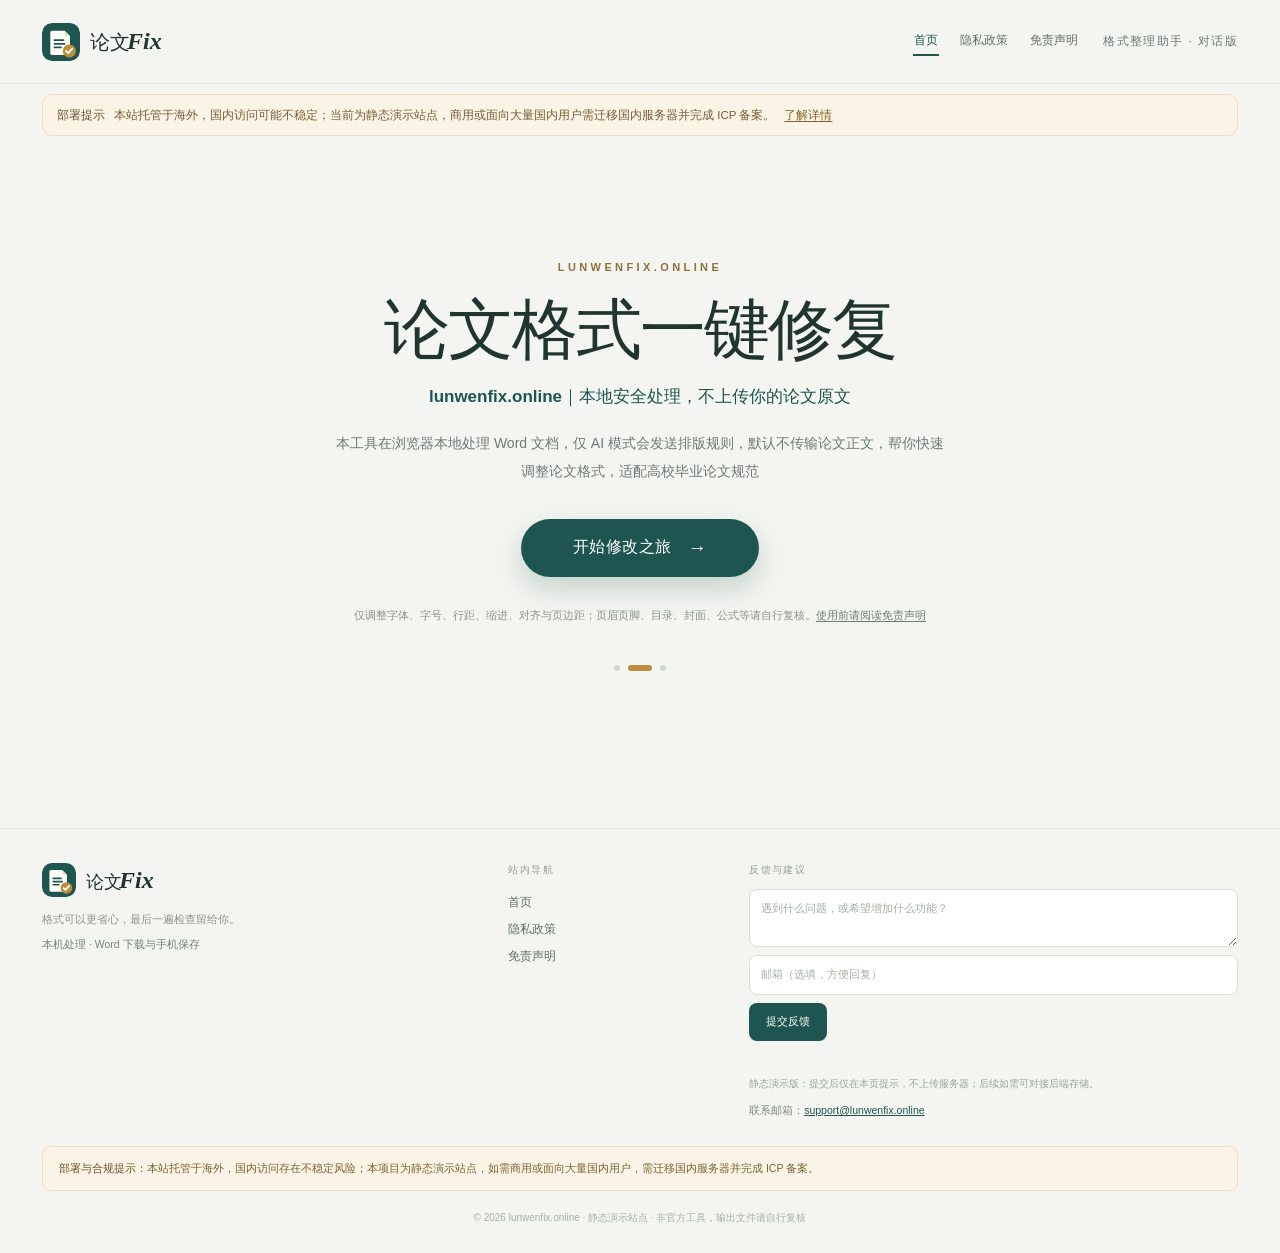
==== index.html @ d729d386 "Add files via upload" ====
<!doctype html>
<html lang="zh-CN">
<head>
  <meta charset="utf-8">
  <meta name="viewport" content="width=device-width,initial-scale=1,viewport-fit=cover">
  <meta name="theme-color" content="#163c3b">
  <meta name="referrer" content="no-referrer">

  <!-- SEO：标题、描述与关键词 -->
  <title>论文格式一键修复 · lunwenfix.online｜本地处理，不上传论文原文</title>
  <meta name="description" content="lunwenfix.online 论文格式修复：上传 .docx，用一句话描述字体、字号、行距、缩进等要求，在浏览器本地完成排版并下载。默认不上传论文原文，AI 模式仅发送格式规则。附格式预览、参考文献 GB/T 7714 悬挂缩进与能力边界说明。">
  <meta name="keywords" content="论文格式,毕业论文排版,Word格式修复,参考文献格式,GB/T 7714,论文格式一键修复,docx排版">
  <meta name="author" content="lunwenfix.online">
  <link rel="canonical" href="https://lunwenfix.online/">
  <meta name="robots" content="index,follow">
  <link rel="sitemap" type="application/xml" title="Sitemap" href="./sitemap.xml">

  <!-- Open Graph / 微信等平台分享卡片 -->
  <meta property="og:type" content="website">
  <meta property="og:site_name" content="论文 Fix · lunwenfix.online">
  <meta property="og:title" content="论文格式一键修复 · 本地处理，不上传论文原文">
  <meta property="og:description" content="上传 .docx，用一句话描述格式要求，浏览器本地排版并下载。默认不上传论文原文，AI 仅发送格式规则。">
  <meta property="og:url" content="https://lunwenfix.online/">
  <meta property="og:image" content="https://lunwenfix.online/assets/og-cover.png">
  <meta property="og:image:width" content="1200">
  <meta property="og:image:height" content="630">
  <meta property="og:image:alt" content="论文格式一键修复 · 本地安全处理，不上传论文原文">
  <meta property="og:locale" content="zh_CN">

  <!-- Twitter / X 分享卡片 -->
  <meta name="twitter:card" content="summary_large_image">
  <meta name="twitter:title" content="论文格式一键修复 · lunwenfix.online">
  <meta name="twitter:description" content="浏览器本地处理 .docx，默认不上传论文原文；一句话描述格式要求，生成并下载修复后的文档。">
  <meta name="twitter:image" content="https://lunwenfix.online/assets/og-cover.png">
  <meta name="twitter:image:alt" content="论文格式一键修复 · 本地安全处理">

  <!-- 品牌图标：SVG / ICO / Apple Touch / PWA -->
  <link rel="icon" href="./favicon.ico" sizes="any">
  <link rel="icon" type="image/svg+xml" href="./favicon.svg">
  <link rel="apple-touch-icon" href="./apple-touch-icon.png">
  <link rel="manifest" href="./manifest.webmanifest">

  <link rel="stylesheet" href="./styles.css">
  <script src="./config.js" defer></script>
  <script src="./jszip.min.js" defer></script>
  <script src="./rules.js" defer></script>
  <script src="./formatter.js" defer></script>
  <script src="./sample-doc.js" defer></script>
  <script src="./preview.js" defer></script>
  <script src="./local-files.js" defer></script>
  <script src="./downloads.js" defer></script>
  <script src="./site.js" defer></script>
  <script src="./app.js" defer></script>
</head>
<body>
  <a class="skip-link" href="#launchMain">跳到主要内容</a>

  <header class="topbar">
    <a class="brand" href="./" aria-label="论文 Fix 首页">
      <img class="brand-icon" src="./favicon.svg" width="38" height="38" alt="">
      <span>论文<span class="brand-fix">Fix</span></span>
    </a>
    <nav class="topnav" aria-label="主导航">
      <a href="./" data-nav="home">首页</a>
      <a href="./privacy.html">隐私政策</a>
      <a href="./disclaimer.html">免责声明</a>
    </nav>
    <span class="version">格式整理助手 · 对话版</span>
  </header>

  <!-- 部署风险常驻提示（P0-4） -->
  <div class="risk-banner" role="note" aria-label="站点部署与访问风险提示">
    <span class="risk-dot" aria-hidden="true"></span>
    <p><strong>部署提示</strong>本站托管于海外，国内访问可能不稳定；当前为静态演示站点，商用或面向大量国内用户需迁移国内服务器并完成 ICP 备案。<a href="./disclaimer.html#hosting">了解详情</a></p>
  </div>

  <!-- 启动开始界面（P1-12）：单页双视图，刷新后默认显示 -->
  <div id="launchView" class="launch-view">
    <main class="launch-main" id="launchMain" aria-labelledby="launchTitle">
      <p class="launch-eyebrow">LUNWENFIX.ONLINE</p>
      <h1 id="launchTitle">论文格式一键修复</h1>
      <p class="launch-subtitle">lunwenfix.online｜本地安全处理，不上传你的论文原文</p>
      <p class="launch-intro">本工具在浏览器本地处理 Word 文档，仅 AI 模式会发送排版规则，默认不传输论文正文，帮你快速调整论文格式，适配高校毕业论文规范</p>
      <button id="startJourney" class="start-button" type="button" aria-label="开始修改之旅，进入论文格式修复工具">
        <span>开始修改之旅</span><span class="start-arrow" aria-hidden="true">→</span>
      </button>
      <p class="launch-boundary">仅调整字体、字号、行距、缩进、对齐与页边距；页眉页脚、目录、封面、公式等请自行复核。<a href="./disclaimer.html">使用前请阅读免责声明</a></p>
      <!-- 简约装饰元素 -->
      <div class="launch-deco" aria-hidden="true"><span></span><span></span><span></span></div>
    </main>
  </div>

  <!-- 工具主界面（原有页面，进入后展示） -->
  <div id="appView" class="app-view" hidden>
    <main class="workspace" id="mainContent">
      <div class="intro"><p class="eyebrow">少一点调格式，多一点专注。</p><h1>把格式要求，<span>说出来。</span></h1><p>上传论文，像聊天一样告诉我怎么排版。支持继续补充，也能随时撤回。</p></div>
      <div id="connection" class="notice" role="status">正在准备格式助手…</div>
      <button id="localFallback" class="button outline" type="button" hidden>仅使用本机规则解析</button>
      <div id="resume" class="notice" hidden></div>
      <div class="layout">
        <div class="left-column">
          <section class="panel upload-panel" aria-labelledby="uploadTitle">
            <div class="section-label"><span class="step">01</span><h2 id="uploadTitle">先放入你的论文</h2><span class="tag">Word 文档</span></div>

            <!-- 工具能力边界常驻提示（P1-6） -->
            <aside class="capability-card" id="capabilityCard" role="note" aria-labelledby="capabilityTitle">
              <div class="capability-head"><h3 id="capabilityTitle">工具能力边界说明</h3><span>上传前请先了解</span></div>
              <p>本工具只调整段落级排版，以下内容<strong>不支持自动处理</strong>，会保留原样或跳过：</p>
              <ul class="capability-list">
                <li>页眉、页脚、页码</li>
                <li>自动目录</li>
                <li>封面版式</li>
                <li>复杂公式</li>
                <li>三线表</li>
                <li>悬挂缩进以外的复杂表格样式</li>
                <li>斜体</li>
                <li>字体颜色</li>
                <li>下划线</li>
                <li>分栏</li>
                <li>横向页面</li>
                <li>手动分页</li>
              </ul>
              <p class="capability-note">含公式、图片、复杂域或修订的段落会被保守跳过；生成后请在 Word / WPS 中复核封面、目录与表格。</p>
            </aside>

            <label class="drop-zone" id="dropZone" for="file"><span class="upload-mark" aria-hidden="true">↑</span><span><strong id="fileName">点击选择，或把论文拖到这里</strong><span id="fileMeta">支持 .docx / .doc</span></span><span class="pick-label">选择文件</span></label>
            <input id="file" class="sr-only" type="file" accept=".docx,.doc,application/msword,application/vnd.openxmlformats-officedocument.wordprocessingml.document">
            <div class="sample-row">
              <button id="loadSample" class="button outline" type="button" aria-describedby="sampleHint">一键加载示例文档</button>
              <p id="sampleHint" class="small-note">内置合规示范 .docx，无需上传自己的论文即可体验：加载示例 → 输入要求 → 预览 → 导出。</p>
            </div>
            <p id="largeFileHint" class="large-file-hint" role="status" hidden></p>
            <p id="privacyNote" class="small-note">文档在当前浏览器内处理，不上传。原稿不会被覆盖。</p>
            <p id="wechatStart" class="wechat-help" hidden></p>
          </section>
          <section class="panel chat-panel" aria-labelledby="chatTitle">
            <div class="section-label"><span class="step">02</span><h2 id="chatTitle">告诉我，想怎么改</h2><span id="engine" class="tag">常用格式识别</span></div>
            <div id="messages" class="messages" role="log" aria-live="polite" aria-relevant="additions text"></div>
            <div class="examples" aria-label="试试这些描述">
              <button class="chip" type="button" data-example="正文宋体小四，1.5倍行距，首行缩进2个字；一级标题黑体三号居中；二级标题黑体四号；参考文献宋体五号。">常用论文格式 <span>↗</span></button>
              <button class="chip" type="button" data-example="正文行距改成固定值20磅，英文和数字用Times New Roman。">调整行距和英文 <span>↗</span></button>
              <button class="chip" type="button" data-example="页边距上下2.5厘米，左右3厘米。">调整页边距 <span>↗</span></button>
              <button class="chip" type="button" data-example="参考文献按 GB/T 7714 格式，宋体五号，悬挂缩进 2 字符。">参考文献 GB/T 7714 <span>↗</span></button>
              <button class="chip" type="button" data-example="正文固定行距22磅，段前段后各0.5行。">固定行距 22 磅 <span>↗</span></button>
            </div>
            <form id="chatForm" class="composer">
              <label class="sr-only" for="message">描述论文格式要求</label>
              <textarea id="message" maxlength="6000" rows="3" placeholder="例如：正文用宋体小四，1.5 倍行距。一级标题黑体三号居中，参考文献五号。也可以粘贴学校的格式要求…"></textarea>
              <div class="composer-bottom"><span class="composer-hint">可继续说：“再把正文行距改成 20 磅”</span><button id="send" class="button" type="submit" disabled>发送要求 <span aria-hidden="true">↑</span></button></div>
            </form>
            <div class="chat-tools"><button id="undo" class="text-button" disabled>撤回上一轮</button><button id="reset" class="text-button" disabled>恢复默认格式</button><label id="aiOption" hidden class="check-label"><input id="useAi" type="checkbox">启用智能理解</label></div>
            <p id="aiPrivacy" class="small-note" hidden>启用后，仅将你输入的格式描述和当前格式清单发送给已配置的 AI 服务，论文文件不会发送给 AI。</p>
          </section>
        </div>
        <aside class="panel format-panel" aria-labelledby="formatTitle">
          <div class="section-label"><span class="step">03</span><h2 id="formatTitle">核对格式，开始整理</h2></div>
          <div class="summary-intro"><span class="status-dot"></span><p id="summaryNote">未指定的项目使用下方默认值</p></div>
          <div id="ruleSummary" class="rule-summary"><p class="muted">格式清单加载中…</p></div>
          <p class="small-note">使用保守识别：含公式、图片或复杂域的段落会尽量保留原格式，处理后请检查封面与目录。</p>
          <div class="generate-box">
            <label id="keepResultOption" class="check-label keep-result"><input id="keepResult" type="checkbox">在本浏览器临时保留结果 24 小时（默认不保存）</label>
            <label id="cloudOption" class="check-label" hidden><input id="useCloud" type="checkbox">使用云端增强处理（会上传文档，可生成 PDF 与取件链接）</label>
            <p id="cloudPrivacy" class="small-note" hidden>云端增强仅在主动勾选后启用并上传文档；不勾选时文档全程在本机处理，不会被上传。</p>
            <label id="pdfOption" class="check-label" hidden><input id="makePdf" type="checkbox">同时生成 PDF 预览</label>
            <button id="run" class="button primary-action" disabled>生成排版文件 <span aria-hidden="true">→</span></button>
            <progress id="progress" hidden max="100" value="0" aria-label="文件处理进度"></progress>
            <p id="status" class="action-status" role="status">请选择论文并核对格式清单。</p>
          </div>
        </aside>
      </div>

      <section id="result" class="panel result-panel" hidden aria-labelledby="resultTitle"></section>
      <!-- 文档样式预览窗口（P1-8），仅本地处理完成后展示 -->
      <section id="previewPanel" class="panel preview-panel" hidden aria-labelledby="previewTitle"></section>
    </main>
  </div>

  <!-- 全站页脚：导航、反馈、联系邮箱、风险与备案提示（P0-1/2/4） -->
  <footer class="site-footer" id="siteFooter">
    <div class="footer-grid">
      <div class="footer-brand">
        <a class="brand" href="./" aria-label="论文 Fix 首页"><img class="brand-icon" src="./favicon.svg" width="34" height="34" alt=""><span>论文<span class="brand-fix">Fix</span></span></a>
        <p>格式可以更省心，最后一遍检查留给你。</p>
        <p id="footerMode" class="footer-mode">本机处理 · Word 下载与手机保存</p>
      </div>
      <nav class="footer-links" aria-label="页脚导航">
        <h2>站内导航</h2>
        <a href="./">首页</a>
        <a href="./privacy.html">隐私政策</a>
        <a href="./disclaimer.html">免责声明</a>
      </nav>
      <div class="footer-feedback">
        <h2>反馈与建议</h2>
        <form id="feedbackForm" novalidate>
          <label class="sr-only" for="feedbackText">问题描述</label>
          <textarea id="feedbackText" name="message" rows="2" maxlength="1000" required placeholder="遇到什么问题，或希望增加什么功能？"></textarea>
          <label class="sr-only" for="feedbackEmail">邮箱（选填）</label>
          <input id="feedbackEmail" name="email" type="email" maxlength="120" autocomplete="email" placeholder="邮箱（选填，方便回复）">
          <button class="button" type="submit">提交反馈</button>
          <p id="feedbackStatus" class="feedback-status" role="status" aria-live="polite"></p>
        </form>
        <p class="footer-note">静态演示版：提交后仅在本页提示，不上传服务器；后续如需可对接后端存储。</p>
        <p class="footer-contact">联系邮箱：<a href="mailto:support@lunwenfix.online">support@lunwenfix.online</a></p>
      </div>
    </div>
    <div class="footer-risk" role="note">
      <strong>部署与合规提示：</strong>本站托管于海外，国内访问存在不稳定风险；本项目为静态演示站点，如需商用或面向大量国内用户，需迁移国内服务器并完成 ICP 备案。
    </div>
    <p class="footer-copy">© 2026 lunwenfix.online · 静态演示站点 · 非官方工具，输出文件请自行复核</p>
  </footer>
</body>
</html>
---- styles.css ----
:root{font-family:Inter,-apple-system,BlinkMacSystemFont,"Segoe UI","PingFang SC","Microsoft YaHei",sans-serif;color:#203530;background:#f4f5f0;font-synthesis:none;--ink:#203530;--muted:#6d7b74;--line:#e3e8e0;--green:#1e5550;--paper:#fff;--soft:#f0f5ed;--error:#a23d35}
*{box-sizing:border-box}body{margin:0}button,input,textarea{font:inherit}button,a,input,textarea{-webkit-tap-highlight-color:transparent}button{cursor:pointer}a{color:var(--green)}button:focus-visible,a:focus-visible,input:focus-visible,textarea:focus-visible,summary:focus-visible{outline:3px solid #bd8f3d;outline-offset:4px}button:disabled{opacity:.45;cursor:not-allowed}[hidden]{display:none!important}.topbar{max-width:1320px;margin:auto;height:84px;padding:0 42px;display:flex;align-items:center;justify-content:space-between;border-bottom:1px solid var(--line)}.brand{color:var(--ink);text-decoration:none;display:flex;align-items:center;gap:9px;font-size:20px;font-weight:750}.brand-icon{background:var(--green);color:#fff;border-radius:10px;padding:8px;font-family:serif;font-size:18px;margin-right:4px}.brand-fix{font-family:Georgia,serif;font-style:italic;margin-left:-3px;font-size:24px}.version{font-size:12px;letter-spacing:1.4px;color:var(--muted)}.workspace{max-width:1284px;margin:auto;padding:38px 24px 0}.intro{padding:0 0 26px}.eyebrow{color:#8f7239;font-size:12px;font-weight:700;letter-spacing:2px;margin:0 0 12px}.intro h1{font-size:clamp(30px,3.5vw,44px);line-height:1.25;font-weight:750;letter-spacing:-1.5px;margin:0 0 14px}.intro h1 span{color:var(--green)}.intro>p:last-child{color:var(--muted);font-size:14px;line-height:1.8;margin:0}.layout{display:grid;grid-template-columns:minmax(0,1.5fr) minmax(330px,1fr);gap:22px;align-items:start}.left-column{display:grid;gap:22px;min-width:0}.panel{background:var(--paper);border:1px solid var(--line);border-radius:18px;padding:26px;box-shadow:0 5px 24px #25382b03;min-width:0}.section-label{display:flex;align-items:center;gap:10px;margin-bottom:20px}.section-label h2{font-size:16px;letter-spacing:.1px;margin:0;line-height:1.5}.step{font-family:Georgia,serif;color:#96a298;font-size:15px}.tag{font-size:10px;padding:5px 9px;background:var(--soft);color:#5b7868;border-radius:5px;margin-left:auto;white-space:nowrap}.drop-zone{display:flex;align-items:center;gap:14px;border:1px dashed #c5d3c2;border-radius:12px;background:#fafcf8;min-height:101px;padding:20px;cursor:pointer;position:relative}.drop-zone.dragover{background:#e3eee0;border-color:var(--green)}.upload-mark{font-size:28px;font-weight:300;line-height:40px;width:38px;text-align:center;border-bottom:2px solid #91a688;color:var(--green);flex-shrink:0}.drop-zone>span:nth-child(2){min-width:0}.drop-zone strong{display:block;font-size:13px;font-weight:600;line-height:1.6;overflow-wrap:anywhere}.drop-zone #fileMeta{display:block;font-size:11px;color:#8a968e;margin-top:4px}.pick-label{font-size:11px;white-space:nowrap;margin-left:auto;color:var(--green)}.file-input{max-width:100%;font-size:11px;color:var(--muted);margin-top:12px}.file-input::file-selector-button{border:1px solid var(--line);border-radius:5px;background:#fff;color:var(--muted);padding:5px 10px;margin-right:10px}.small-note{font-size:11px;line-height:1.8;color:#818b84;margin:14px 0 0}.messages{display:flex;flex-direction:column;gap:18px;max-height:460px;min-height:170px;overflow:auto;padding:2px 2px 18px;scroll-behavior:smooth}.message{display:flex;gap:10px;align-items:flex-start;font-size:13px;line-height:1.85}.avatar{width:29px;height:29px;border-radius:8px;background:#eaf0e6;color:#4a6e52;display:grid;place-items:center;font-family:Georgia,serif;flex-shrink:0;font-size:12px}.message-content{min-width:0;background:#f5f7f2;border-radius:0 12px 12px 12px;padding:14px 16px;overflow-wrap:anywhere;white-space:pre-wrap}.message.user{flex-direction:row-reverse}.message.user .avatar{display:none}.message.user .message-content{background:#eaf1ec;border-radius:12px 0 12px 12px;max-width:92%}.message .change-line{white-space:normal;border-top:1px solid #dfe7dc;margin-top:10px;padding-top:9px;font-size:12px}.warning-line{color:#97633b;font-size:12px;line-height:1.8;margin-top:10px;padding:10px 12px;background:#faf4e9;border-radius:8px}.examples{display:flex;gap:8px;flex-wrap:wrap;margin:2px 0 17px}.chip{border:1px solid var(--line);background:white;border-radius:7px;color:#536959;font-size:10px;padding:9px;line-height:1.4;min-height:36px}.chip span{margin-left:5px;color:#8b9a8c}.chip:hover{background:var(--soft)}.composer{border:1px solid #c7d5c5;border-radius:12px;padding:12px;background:#fff;box-shadow:0 3px 14px #223e2c04}.composer:focus-within{border-color:#52795c;box-shadow:0 0 0 3px #59795a10}.composer textarea{display:block;width:100%;border:0;outline:none;resize:vertical;min-height:92px;max-height:280px;font-size:13px;line-height:1.9;color:var(--ink);padding:2px 2px 10px;background:transparent}.composer textarea:focus-visible{outline:none}.composer textarea::placeholder{color:#a0aaa1}.composer-bottom{display:flex;justify-content:space-between;align-items:center;gap:12px}.composer-hint{font-size:10px;line-height:1.5;color:#929d95}.button{border:1px solid transparent;display:inline-flex;align-items:center;justify-content:center;gap:14px;text-decoration:none;padding:11px 16px;min-height:44px;border-radius:8px;background:var(--green);color:#fff;font-size:12px;font-weight:600;line-height:1.5;text-align:center}.button:hover:not(:disabled){background:#153e3b}.button.secondary{background:#e9f0e7;color:#2d5745}.button.outline{background:white;border-color:#cfdcce;color:#44664b}.chat-tools{display:flex;gap:16px;align-items:center;flex-wrap:wrap;margin:14px 0 -2px}.text-button{border:0;background:none;font-size:11px;color:#758374;padding:7px 0;min-height:34px}.format-panel{position:sticky;top:20px}.summary-intro{display:flex;gap:7px;align-items:center;margin:4px 0 18px}.summary-intro p{margin:0;font-size:11px;color:#73866f}.status-dot{width:5px;height:5px;background:#8aaf78;border-radius:100%}.rule-row{border-bottom:1px solid #eef0eb;padding:11px 0}.rule-row:first-child{padding-top:0}.rule-row dt{font-size:12px;font-weight:650;margin:0 0 5px}.rule-row dd{margin:0;font-size:11px;line-height:1.85;color:#7c867e;overflow-wrap:anywhere}.rule-row.changed{background:#f0f6ec;margin:0 -8px;padding:10px 8px;border-radius:6px}.rule-summary{margin:0}.rule-summary details{margin-top:12px}.rule-summary summary{font-size:11px;color:var(--green);cursor:pointer;padding:8px 0}.generate-box{border-top:1px solid var(--line);padding-top:18px;margin-top:18px}.check-label{display:flex;gap:8px;align-items:center;font-size:11px;color:#657360;line-height:1.5}.check-label input{width:15px;height:15px;margin:0;accent-color:var(--green)}.primary-action{width:100%;margin-top:14px;font-size:13px;padding:14px}.primary-action span{margin-left:auto}.action-status{font-size:11px;line-height:1.7;color:#8a948b;text-align:center;margin:12px 0 0;overflow-wrap:anywhere}.action-status.error{color:var(--error)}progress{width:100%;height:5px;accent-color:var(--green);margin-top:12px}.notice{font-size:12px;line-height:1.8;padding:12px 16px;background:#edf2e8;border:1px solid #dce5d5;border-radius:9px;margin:0 0 20px;color:#52684b}.notice.error{background:#fcf0ec;border-color:#f0d6cd;color:var(--error)}.notice a{margin-left:8px}.result-panel{margin-top:24px;border-color:#aac3aa}.result-head{display:flex;align-items:center;gap:14px}.result-head .success-icon{color:var(--green);background:#edf5e7;border-radius:50%;width:40px;height:40px;display:grid;place-items:center}.result-head h2{font-size:20px;margin:0 0 6px}.result-head p{font-size:12px;color:var(--muted);margin:0;overflow-wrap:anywhere}.download-actions{display:flex;gap:10px;flex-wrap:wrap;margin:22px 0 16px}.download-link-box{display:flex;gap:8px;margin-top:16px}.download-link-box input{min-width:0;flex:1;background:#f8faf6;border:1px solid var(--line);border-radius:8px;padding:12px;font-size:11px;color:#586c56}.download-detail{font-size:12px;color:var(--muted);line-height:1.9}.download-feedback{font-size:12px;color:var(--green);line-height:1.7;min-height:20px}.download-status{margin:0}.wechat-help{padding:15px;background:#f9f3e5;border-radius:9px;color:#846b3e;font-size:12px;line-height:1.9;margin:15px 0}.wechat-help strong{display:block}.download-page{max-width:720px;margin:48px auto;padding:0 18px}.download-page .panel{padding:30px}.download-page .brand{margin-bottom:26px}.download-page footer{justify-content:center}.download-page h1{font-size:26px;margin:0 0 12px}.download-page .result-panel{margin-top:0}.download-page .busy-view{padding:14px 0;line-height:1.9;color:var(--muted)}.muted{color:var(--muted);font-size:12px}footer{display:flex;align-items:center;gap:16px;justify-content:space-between;border-top:1px solid var(--line);margin:32px 0 0;padding:24px 0 28px;color:#a0aa9f;font-size:11px}footer>span{font-family:Georgia,serif;font-size:17px}footer p{margin:0;line-height:1.8;text-align:right}.sr-only{position:absolute;width:1px;height:1px;margin:-1px;padding:0;overflow:hidden;clip:rect(0,0,0,0);border:0}
@media(min-width:1100px){.workspace{padding-left:42px;padding-right:42px}.rule-summary .rule-row{padding-top:10px;padding-bottom:10px}}
@media(max-width:900px){.layout{grid-template-columns:minmax(0,1.2fr) minmax(290px,1fr);gap:16px}.panel{padding:21px}.left-column{gap:16px}.pick-label{display:none}.composer-hint{max-width:200px}.version{letter-spacing:.5px}.workspace{padding-top:28px}}
@media(max-width:720px){.topbar{height:70px;padding:0 20px}.workspace{padding:26px 16px 0}.version{font-size:9px}.brand{font-size:18px}.brand-icon{font-size:15px}.intro{padding:2px 0 23px}.intro h1{font-size:31px;letter-spacing:-1px}.intro>p:last-child{font-size:12px;max-width:340px}.eyebrow{font-size:10px;margin-bottom:10px}.layout{grid-template-columns:1fr;gap:16px}.format-panel{position:static}.panel{padding:20px;border-radius:14px}.section-label{margin-bottom:17px}.section-label h2{font-size:15px}.tag{font-size:9px}.drop-zone{padding:16px;min-height:88px}.messages{min-height:150px;max-height:380px}.composer textarea{font-size:16px;min-height:116px}.composer-hint{font-size:10px;max-width:180px}.rule-summary{display:block}.rule-row dd{font-size:12px}.button{font-size:12px}.primary-action{min-height:50px}.chat-tools{gap:16px}.chip{min-height:40px}.download-actions{display:grid;grid-template-columns:repeat(2,minmax(0,1fr))}.download-actions>.button:first-child{grid-column:1/-1}.download-link-box{flex-wrap:wrap}.download-link-box input{width:100%;flex-basis:100%;font-size:12px}.download-link-box .button{flex:1}.download-page{margin-top:28px}.download-page .panel{padding:22px}.result-head{align-items:flex-start}.result-head h2{font-size:19px}.result-head .success-icon{flex-shrink:0}footer{margin-top:24px;align-items:flex-start;font-size:10px}.small-note{font-size:11px}}
@media(prefers-reduced-motion:reduce){*{scroll-behavior:auto!important}}
.button.outline:hover:not(:disabled){background:#edf3e8;color:#244d38}.button.secondary:hover:not(:disabled){background:#dce9d7;color:#244d38}.drop-zone.focused{outline:3px solid #bd8f3d;outline-offset:4px}

/* ==========================================================================
   2026 迭代新增样式：启动视图 / 能力边界 / 示例 / 预览 / 全站 footer / 文档页
   保留上方原有样式不变，新增模块统一使用 lf- 前缀或独立类名，便于后续维护。
   ========================================================================== */

/* 跳转到主内容：平时移出视口，键盘聚焦时出现 */
.skip-link{position:absolute;left:16px;top:-64px;z-index:60;background:var(--green);color:#fff;padding:10px 16px;border-radius:8px;font-size:12px;text-decoration:none;transition:top .18s ease}
.skip-link:focus{top:12px;color:#fff}

/* 顶部导航与品牌图标 */
.brand{gap:10px}
img.brand-icon{background:transparent;padding:0;width:38px;height:38px;border-radius:10px;margin-right:0;object-fit:contain;flex-shrink:0}
.topnav{display:flex;align-items:center;gap:20px;margin-left:auto;margin-right:24px;font-size:12px}
.topnav a{color:#5f7067;text-decoration:none;padding:5px 1px;border-bottom:2px solid transparent;white-space:nowrap}
.topnav a:hover{color:var(--green)}
.topnav a[aria-current="page"]{color:var(--green);border-bottom-color:var(--green);font-weight:650}

/* P0-4 部署风险常驻提示 */
.risk-banner{max-width:1320px;margin:0 auto;padding:0 42px}
.risk-banner p{margin:10px 0 0;display:flex;align-items:flex-start;gap:9px;flex-wrap:wrap;background:#fbf4e6;border:1px solid #ecdfc2;border-radius:10px;padding:10px 14px;font-size:11.5px;line-height:1.75;color:#775d33}
.risk-banner strong{color:#6a5127;white-space:nowrap}
.risk-banner a{color:#846126;text-decoration:underline;text-underline-offset:2px;white-space:nowrap}
.risk-dot{width:7px;height:7px;border-radius:50%;background:#bd8f3d;flex-shrink:0;margin-top:6px}

/* P1-12 启动开始界面 */
.launch-view{max-width:1284px;margin:0 auto;padding:0 24px;min-height:calc(100vh - 250px);display:flex;align-items:center;justify-content:center}
.launch-main{width:100%;max-width:760px;text-align:center;padding:70px 20px 60px;display:flex;flex-direction:column;align-items:center}
.launch-eyebrow{color:#8f7239;font-size:11px;font-weight:700;letter-spacing:3.4px;margin:0 0 18px}
.launch-main h1{font-size:clamp(38px,5.8vw,66px);line-height:1.16;letter-spacing:-2px;font-weight:750;margin:0 0 16px;color:var(--ink)}
.launch-subtitle{color:var(--green);font-size:clamp(14px,1.7vw,17px);font-weight:600;margin:0 0 18px;line-height:1.7}
.launch-intro{max-width:620px;color:var(--muted);font-size:14px;line-height:1.95;margin:0 0 34px}
.start-button{display:inline-flex;align-items:center;justify-content:center;gap:16px;min-width:238px;min-height:58px;padding:16px 34px;border:0;border-radius:999px;background:var(--green);color:#fff;font-size:16px;font-weight:650;letter-spacing:.5px;box-shadow:0 12px 28px rgba(30,85,80,.22);transition:transform .18s ease,box-shadow .18s ease,background .18s ease}
.start-button:hover{background:#174844;transform:translateY(-2px);box-shadow:0 16px 34px rgba(30,85,80,.28)}
.start-button:active{transform:translateY(1px) scale(.99);box-shadow:0 6px 16px rgba(30,85,80,.22)}
.start-arrow{font-size:19px;line-height:1;transition:transform .18s ease}
.start-button:hover .start-arrow{transform:translateX(4px)}
.launch-boundary{max-width:600px;margin:28px 0 0;color:#8a948b;font-size:11px;line-height:1.85}
.launch-boundary a{color:#6f7f72;text-decoration:underline;text-underline-offset:2px}
.launch-deco{display:flex;align-items:center;justify-content:center;gap:8px;margin-top:40px}
.launch-deco span{width:6px;height:6px;border-radius:50%;background:#cfd9c9}
.launch-deco span:nth-child(2){width:24px;border-radius:3px;background:#bd8f3d}
.view-entering{animation:lf-view-in .34s ease both}
.view-leaving{animation:lf-view-out .34s ease both}
@keyframes lf-view-in{from{opacity:0;transform:translateY(10px)}to{opacity:1;transform:none}}
@keyframes lf-view-out{from{opacity:1;transform:none}to{opacity:0;transform:translateY(-8px)}}

/* P1-6 工具能力边界说明 */
.capability-card{background:#fbf7ec;border:1px solid #eadfc4;border-radius:12px;padding:16px 18px;margin:0 0 16px}
.capability-head{display:flex;align-items:center;gap:10px;margin-bottom:8px;flex-wrap:wrap}
.capability-head h3{font-size:13px;margin:0;color:#6a5127}
.capability-head span{font-size:9px;letter-spacing:.6px;color:#9a7b45;background:#f4ead2;border-radius:4px;padding:3px 7px}
.capability-card p{margin:0 0 9px;font-size:11px;line-height:1.8;color:#7a6a4c}
.capability-card strong{color:#a23d35}
.capability-list{list-style:none;margin:0 0 4px;padding:0;display:grid;grid-template-columns:repeat(2,minmax(0,1fr));gap:5px 18px}
.capability-list li{font-size:11px;line-height:1.7;color:#6f654f;display:flex;align-items:flex-start;gap:6px}
.capability-list li::before{content:"×";color:#a23d35;font-weight:700;line-height:1.6;flex-shrink:0}
.capability-note{font-size:10.5px!important;color:#8b7d61!important;margin:8px 0 0!important;padding-top:8px;border-top:1px dashed #e4d8bd}

/* P1-5 示例文档入口 */
.sample-row{display:flex;align-items:center;gap:14px;margin-top:12px;flex-wrap:wrap}
.sample-row .button{flex-shrink:0}
.sample-row .small-note{margin:0;flex:1;min-width:180px}
.large-file-hint{margin:12px 0 0;padding:10px 12px;background:#faf4e9;border:1px solid #efdfc0;border-radius:8px;color:#8a5a2b;font-size:11px;line-height:1.8}

/* P1-10 临时保留结果选项 */
.keep-result{margin:0 0 10px}

/* P1-9 对话助手品牌头像 */
.message .avatar{overflow:hidden;background:transparent;padding:0}
.avatar img{width:100%;height:100%;display:block;border-radius:8px;object-fit:cover}

/* P1-8 文档样式预览 */
.preview-panel{margin-top:24px}
.preview-scroll{overflow:auto;max-height:640px;background:#e9ede4;border:1px solid #dbe2d6;border-radius:12px;padding:20px}
.preview-paper{width:100%;max-width:794px;margin:0 auto;background:#fff;border:1px solid #e6e9e2;border-radius:3px;box-shadow:0 10px 30px rgba(32,53,48,.12);padding:46px 54px 56px}
.preview-doc-title{margin:0 0 22px;padding-bottom:12px;border-bottom:1px solid #eef0eb;color:#8a948b;font-size:10px;letter-spacing:1px;text-align:center;overflow-wrap:anywhere}
.preview-line{margin:0;overflow-wrap:anywhere;white-space:pre-wrap;color:#24332e}
.preview-reference{color:#2b3a34}
.preview-actions{display:flex;align-items:flex-start;gap:16px;flex-wrap:wrap;margin-top:16px;padding-top:14px;border-top:1px solid var(--line)}
.preview-actions .small-note{margin:0;flex:1;min-width:220px}
.preview-actions .button{flex-shrink:0}
.preview-actions .button:disabled{opacity:.55}

/* 全站 footer（P0-1 / P0-2 / P0-4） */
.site-footer{display:block;max-width:1320px;margin:42px auto 0;padding:34px 42px 26px;border-top:1px solid var(--line);color:var(--muted);font-size:11px}
.site-footer p{text-align:left;margin:0}
.footer-grid{display:grid;grid-template-columns:minmax(220px,1.15fr) minmax(120px,.55fr) minmax(280px,1.3fr);gap:34px;align-items:start}
.footer-brand .brand{font-size:18px;margin-bottom:12px}
.site-footer img.brand-icon{width:34px;height:34px}
.footer-brand p{color:#8b958d;line-height:1.85;max-width:280px}
.footer-mode{margin-top:6px!important;color:#74837a!important;font-size:10.5px}
.footer-links h2,.footer-feedback h2{font-size:10px;letter-spacing:1.4px;color:#96a298;margin:0 0 12px;font-weight:650;text-transform:uppercase}
.footer-links a{display:block;color:#5f7067;text-decoration:none;font-size:12px;padding:5px 0;width:max-content}
.footer-links a:hover{color:var(--green);text-decoration:underline;text-underline-offset:3px}
.footer-feedback form{display:grid;gap:8px}
.footer-feedback textarea,.footer-feedback input{width:100%;border:1px solid #d9e0d5;border-radius:8px;background:#fff;padding:10px 11px;font-size:11px;line-height:1.6;color:var(--ink);resize:vertical}
.footer-feedback textarea{min-height:58px}
.footer-feedback textarea::placeholder,.footer-feedback input::placeholder{color:#a4aea5}
.footer-feedback .button{justify-self:start;min-height:38px;padding:8px 16px;font-size:11px}
.feedback-status{min-height:16px;font-size:11px;line-height:1.7;color:var(--green);margin:2px 0 0!important}
.feedback-status.error{color:var(--error)}
.footer-note{font-size:10px;line-height:1.75;color:#9aa49c;margin-top:8px!important}
.footer-contact{margin-top:9px!important;font-size:10.5px;color:#7d8b82}
.footer-risk{margin-top:26px;padding:12px 16px;background:#fbf4e6;border:1px solid #ecdfc2;border-radius:8px;font-size:10.5px;line-height:1.8;color:#7a6136}
.footer-risk strong{color:#6a5127}
.footer-copy{text-align:center!important;margin-top:18px!important;font-size:10px;color:#a6afa7}

/* 隐私政策 / 免责声明文档页 */
.doc-page{max-width:900px;margin:0 auto;padding:40px 24px 0}
.doc-card{padding:38px 44px 34px}
.doc-card h1{font-size:clamp(28px,4vw,38px);margin:6px 0 10px;letter-spacing:-.5px}
.doc-meta{color:#8a948b;font-size:11px;margin:0 0 26px}
.doc-content{font-size:13.5px;line-height:1.95;color:#3b4a43}
.doc-content p{margin:0 0 14px}
.doc-content h2{font-size:16px;margin:28px 0 10px;color:var(--ink);line-height:1.5}
.doc-content ul{margin:0 0 16px;padding-left:20px}
.doc-content li{margin:5px 0}
.doc-content code{background:#f0f3ec;border-radius:4px;padding:1px 5px;font-size:12px}
.doc-callout{background:#fbf7ec;border:1px solid #eadfc4;border-left:4px solid #bd8f3d;border-radius:8px;padding:14px 16px;color:#6f5b37;font-size:12.5px;line-height:1.9}
.doc-back{display:flex;gap:12px;flex-wrap:wrap;margin-top:30px;padding-top:20px;border-top:1px solid var(--line)}

/* 响应式：新增模块 */
@media(max-width:1100px){
  .footer-grid{grid-template-columns:minmax(200px,1fr) minmax(110px,.5fr) minmax(260px,1.2fr);gap:26px}
}
@media(max-width:900px){
  .topnav{gap:14px;margin-right:10px}
  .risk-banner{padding:0 24px}
  .launch-main{padding-top:52px}
  .site-footer{padding-left:24px;padding-right:24px}
}
@media(max-width:720px){
  .topnav{gap:11px;margin:0;font-size:10.5px}
  .topnav a{padding:4px 0}
  .version{display:none}
  .topbar{padding:0 16px;gap:10px}
  .risk-banner{padding:0 16px}
  .risk-banner p{font-size:10.5px;padding:9px 11px;gap:7px}
  .launch-view{padding:0 16px;min-height:auto}
  .launch-main{padding:48px 4px 40px}
  .launch-main h1{font-size:clamp(34px,10vw,46px);letter-spacing:-1.2px}
  .launch-subtitle{font-size:13px}
  .launch-intro{font-size:12.5px;margin-bottom:28px}
  .start-button{width:100%;max-width:320px;min-height:56px;font-size:15px}
  .launch-boundary{font-size:10.5px}
  .capability-list{grid-template-columns:1fr}
  .sample-row{gap:10px}
  .sample-row .button{width:100%}
  .preview-paper{padding:26px 20px 32px}
  .preview-scroll{padding:12px;max-height:540px}
  .preview-actions{display:block}
  .preview-actions .button{width:100%;margin-bottom:10px}
  .site-footer{padding:26px 16px 20px;margin-top:30px}
  .footer-grid{grid-template-columns:1fr;gap:26px}
  .footer-links a{display:inline-block;margin-right:18px;width:auto}
  .footer-copy{text-align:left!important}
  .doc-page{padding:26px 16px 0}
  .doc-card{padding:24px 20px 22px}
  .doc-content{font-size:13px}
  .doc-back .button{flex:1}
}
@media(prefers-reduced-motion:reduce){
  .start-button,.start-arrow,.skip-link{transition:none}
  .view-entering,.view-leaving{animation:none}
}

/* 移动端表单字号 ≥16px，避免 iOS 聚焦时自动放大页面 */
@media(max-width:720px){
  .footer-feedback textarea,.footer-feedback input{font-size:16px}
  .footer-feedback .button{font-size:12px}
}
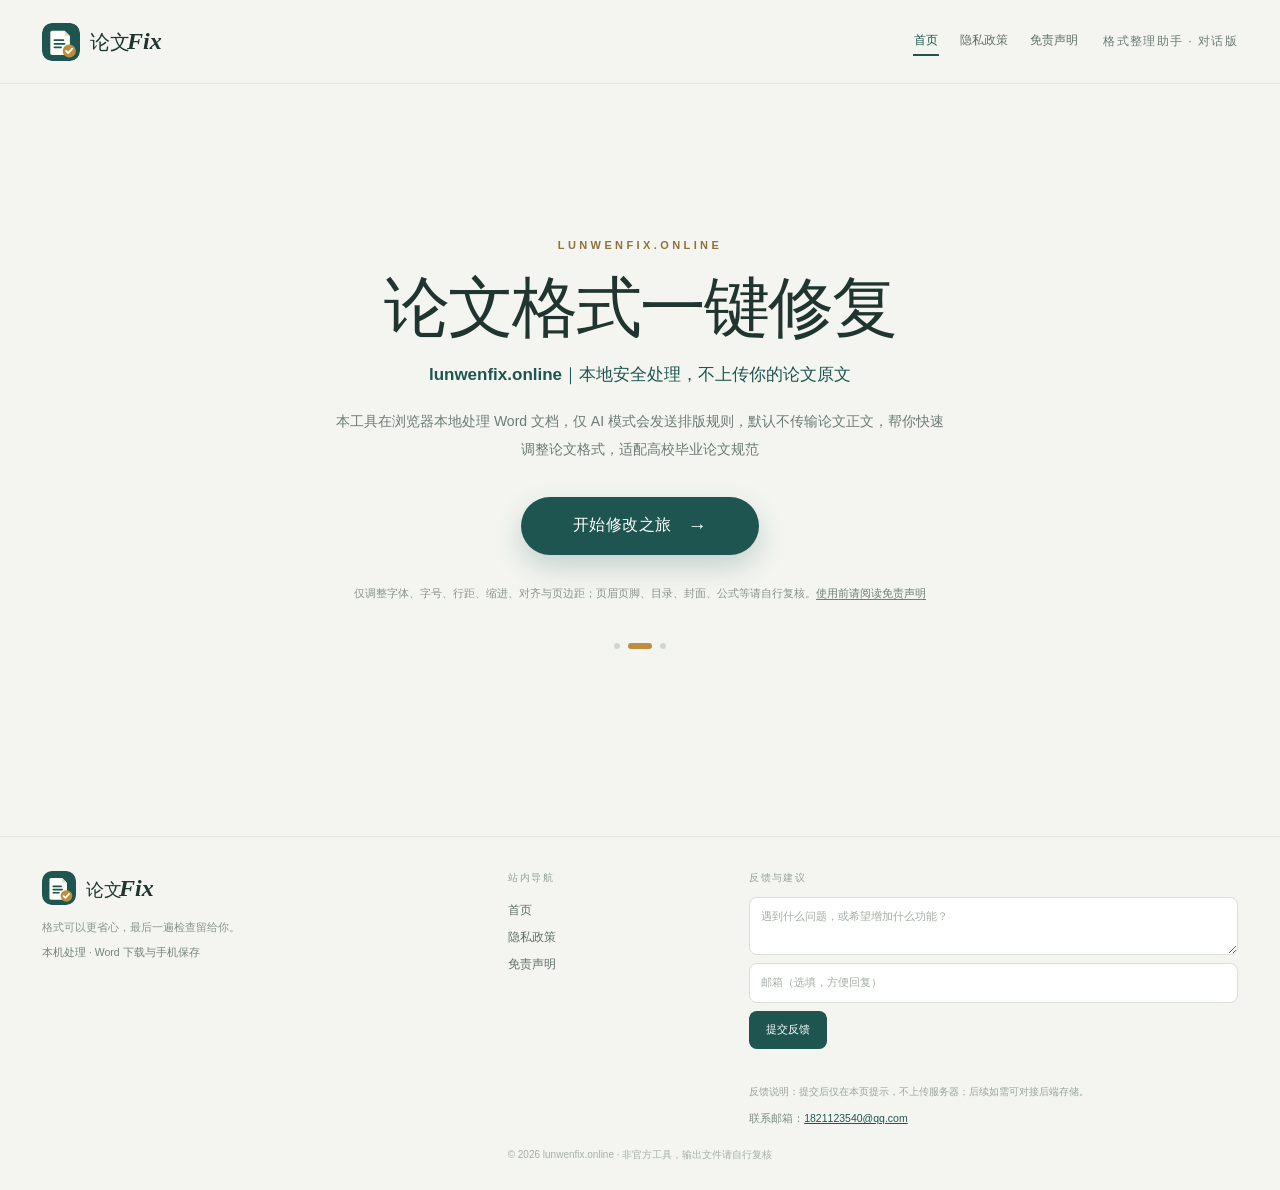
==== commit ea9c706f: "Add files via upload" ====
--- a/index.html
+++ b/index.html
@@ -67,12 +67,6 @@
     </nav>
     <span class="version">格式整理助手 · 对话版</span>
   </header>
-
-  <!-- 部署风险常驻提示（P0-4） -->
-  <div class="risk-banner" role="note" aria-label="站点部署与访问风险提示">
-    <span class="risk-dot" aria-hidden="true"></span>
-    <p><strong>部署提示</strong>本站托管于海外，国内访问可能不稳定；当前为静态演示站点，商用或面向大量国内用户需迁移国内服务器并完成 ICP 备案。<a href="./disclaimer.html#hosting">了解详情</a></p>
-  </div>
 
   <!-- 启动开始界面（P1-12）：单页双视图，刷新后默认显示 -->
   <div id="launchView" class="launch-view">
@@ -99,7 +93,7 @@
       <div id="resume" class="notice" hidden></div>
       <div class="layout">
         <div class="left-column">
-          <section class="panel upload-panel" aria-labelledby="uploadTitle">
+          <section class="panel upload-panel" id="uploadPanel" aria-labelledby="uploadTitle">
             <div class="section-label"><span class="step">01</span><h2 id="uploadTitle">先放入你的论文</h2><span class="tag">Word 文档</span></div>
 
             <!-- 工具能力边界常驻提示（P1-6） -->
@@ -133,7 +127,7 @@
             <p id="privacyNote" class="small-note">文档在当前浏览器内处理，不上传。原稿不会被覆盖。</p>
             <p id="wechatStart" class="wechat-help" hidden></p>
           </section>
-          <section class="panel chat-panel" aria-labelledby="chatTitle">
+          <section class="panel chat-panel" id="chatPanel" aria-labelledby="chatTitle">
             <div class="section-label"><span class="step">02</span><h2 id="chatTitle">告诉我，想怎么改</h2><span id="engine" class="tag">常用格式识别</span></div>
             <div id="messages" class="messages" role="log" aria-live="polite" aria-relevant="additions text"></div>
             <div class="examples" aria-label="试试这些描述">
@@ -152,7 +146,7 @@
             <p id="aiPrivacy" class="small-note" hidden>启用后，仅将你输入的格式描述和当前格式清单发送给已配置的 AI 服务，论文文件不会发送给 AI。</p>
           </section>
         </div>
-        <aside class="panel format-panel" aria-labelledby="formatTitle">
+        <aside class="panel format-panel" id="formatPanel" aria-labelledby="formatTitle">
           <div class="section-label"><span class="step">03</span><h2 id="formatTitle">核对格式，开始整理</h2></div>
           <div class="summary-intro"><span class="status-dot"></span><p id="summaryNote">未指定的项目使用下方默认值</p></div>
           <div id="ruleSummary" class="rule-summary"><p class="muted">格式清单加载中…</p></div>
@@ -173,9 +167,18 @@
       <!-- 文档样式预览窗口（P1-8），仅本地处理完成后展示 -->
       <section id="previewPanel" class="panel preview-panel" hidden aria-labelledby="previewTitle"></section>
     </main>
+
+    <!-- 手机端专用使用窗口：底部步骤导航 + 一键生成 -->
+    <nav id="mobileTabs" class="mobile-tabs" aria-label="手机端工具导航">
+      <button class="mobile-tab is-active" type="button" data-mobile-target="uploadPanel" aria-controls="uploadPanel" aria-label="上传论文" aria-current="true"><span class="mobile-tab-icon" aria-hidden="true">↑</span><span class="mobile-tab-label">上传</span></button>
+      <button class="mobile-tab" type="button" data-mobile-target="chatPanel" aria-controls="chatPanel" aria-label="输入排版要求"><span class="mobile-tab-icon" aria-hidden="true">✎</span><span class="mobile-tab-label">要求</span></button>
+      <button class="mobile-tab" type="button" data-mobile-target="formatPanel" aria-controls="formatPanel" aria-label="核对格式清单"><span class="mobile-tab-icon" aria-hidden="true">☰</span><span class="mobile-tab-label">格式</span></button>
+      <button id="mobileRun" class="mobile-tab mobile-tab-run" type="button" aria-label="生成排版文件" disabled><span class="mobile-tab-icon" aria-hidden="true">▶</span><span class="mobile-tab-label">生成</span></button>
+      <button class="mobile-tab" type="button" data-mobile-target="result" aria-controls="result" aria-label="查看生成结果"><span class="mobile-tab-icon" aria-hidden="true">✓</span><span class="mobile-tab-label">结果</span></button>
+    </nav>
   </div>
 
-  <!-- 全站页脚：导航、反馈、联系邮箱、风险与备案提示（P0-1/2/4） -->
+  <!-- 全站页脚：导航、反馈与联系邮箱（P0-1/2） -->
   <footer class="site-footer" id="siteFooter">
     <div class="footer-grid">
       <div class="footer-brand">
@@ -199,14 +202,11 @@
           <button class="button" type="submit">提交反馈</button>
           <p id="feedbackStatus" class="feedback-status" role="status" aria-live="polite"></p>
         </form>
-        <p class="footer-note">静态演示版：提交后仅在本页提示，不上传服务器；后续如需可对接后端存储。</p>
-        <p class="footer-contact">联系邮箱：<a href="mailto:support@lunwenfix.online">support@lunwenfix.online</a></p>
+        <p class="footer-note">反馈说明：提交后仅在本页提示，不上传服务器；后续如需可对接后端存储。</p>
+        <p class="footer-contact">联系邮箱：<a href="mailto:1821123540@qq.com">1821123540@qq.com</a></p>
       </div>
     </div>
-    <div class="footer-risk" role="note">
-      <strong>部署与合规提示：</strong>本站托管于海外，国内访问存在不稳定风险；本项目为静态演示站点，如需商用或面向大量国内用户，需迁移国内服务器并完成 ICP 备案。
-    </div>
-    <p class="footer-copy">© 2026 lunwenfix.online · 静态演示站点 · 非官方工具，输出文件请自行复核</p>
+    <p class="footer-copy">© 2026 lunwenfix.online · 非官方工具，输出文件请自行复核</p>
   </footer>
 </body>
 </html>
--- a/styles.css
+++ b/styles.css
@@ -23,15 +23,8 @@
 .topnav a:hover{color:var(--green)}
 .topnav a[aria-current="page"]{color:var(--green);border-bottom-color:var(--green);font-weight:650}
 
-/* P0-4 部署风险常驻提示 */
-.risk-banner{max-width:1320px;margin:0 auto;padding:0 42px}
-.risk-banner p{margin:10px 0 0;display:flex;align-items:flex-start;gap:9px;flex-wrap:wrap;background:#fbf4e6;border:1px solid #ecdfc2;border-radius:10px;padding:10px 14px;font-size:11.5px;line-height:1.75;color:#775d33}
-.risk-banner strong{color:#6a5127;white-space:nowrap}
-.risk-banner a{color:#846126;text-decoration:underline;text-underline-offset:2px;white-space:nowrap}
-.risk-dot{width:7px;height:7px;border-radius:50%;background:#bd8f3d;flex-shrink:0;margin-top:6px}
-
 /* P1-12 启动开始界面 */
-.launch-view{max-width:1284px;margin:0 auto;padding:0 24px;min-height:calc(100vh - 250px);display:flex;align-items:center;justify-content:center}
+.launch-view{max-width:1284px;margin:0 auto;padding:0 24px;min-height:calc(100vh - 190px);display:flex;align-items:center;justify-content:center}
 .launch-main{width:100%;max-width:760px;text-align:center;padding:70px 20px 60px;display:flex;flex-direction:column;align-items:center}
 .launch-eyebrow{color:#8f7239;font-size:11px;font-weight:700;letter-spacing:3.4px;margin:0 0 18px}
 .launch-main h1{font-size:clamp(38px,5.8vw,66px);line-height:1.16;letter-spacing:-2px;font-weight:750;margin:0 0 16px;color:var(--ink)}
@@ -82,8 +75,14 @@
 .preview-scroll{overflow:auto;max-height:640px;background:#e9ede4;border:1px solid #dbe2d6;border-radius:12px;padding:20px}
 .preview-paper{width:100%;max-width:794px;margin:0 auto;background:#fff;border:1px solid #e6e9e2;border-radius:3px;box-shadow:0 10px 30px rgba(32,53,48,.12);padding:46px 54px 56px}
 .preview-doc-title{margin:0 0 22px;padding-bottom:12px;border-bottom:1px solid #eef0eb;color:#8a948b;font-size:10px;letter-spacing:1px;text-align:center;overflow-wrap:anywhere}
+.preview-summary{margin:10px 0 0;padding:9px 12px;background:#f4f7f0;border:1px solid #e3eadc;border-radius:8px;color:#64736a;font-size:10.5px;line-height:1.75}
 .preview-line{margin:0;overflow-wrap:anywhere;white-space:pre-wrap;color:#24332e}
+.preview-line[data-preserved="true"]{color:#2c3b34}
 .preview-reference{color:#2b3a34}
+.preview-placeholder{margin:8px 0;padding:8px 10px;border:1px dashed #d6ded1;border-radius:6px;background:#fafbf8;color:#95a096;font-size:10px;text-align:center}
+.preview-page-break{display:flex;align-items:center;gap:10px;margin:18px 0;color:#a3ada2;font-size:9px;letter-spacing:1px}
+.preview-page-break::before,.preview-page-break::after{content:"";height:1px;background:#e5e9e1;flex:1}
+.preview-page-break span{white-space:nowrap}
 .preview-actions{display:flex;align-items:flex-start;gap:16px;flex-wrap:wrap;margin-top:16px;padding-top:14px;border-top:1px solid var(--line)}
 .preview-actions .small-note{margin:0;flex:1;min-width:220px}
 .preview-actions .button{flex-shrink:0}
@@ -109,8 +108,6 @@
 .feedback-status.error{color:var(--error)}
 .footer-note{font-size:10px;line-height:1.75;color:#9aa49c;margin-top:8px!important}
 .footer-contact{margin-top:9px!important;font-size:10.5px;color:#7d8b82}
-.footer-risk{margin-top:26px;padding:12px 16px;background:#fbf4e6;border:1px solid #ecdfc2;border-radius:8px;font-size:10.5px;line-height:1.8;color:#7a6136}
-.footer-risk strong{color:#6a5127}
 .footer-copy{text-align:center!important;margin-top:18px!important;font-size:10px;color:#a6afa7}
 
 /* 隐私政策 / 免责声明文档页 */
@@ -133,7 +130,6 @@
 }
 @media(max-width:900px){
   .topnav{gap:14px;margin-right:10px}
-  .risk-banner{padding:0 24px}
   .launch-main{padding-top:52px}
   .site-footer{padding-left:24px;padding-right:24px}
 }
@@ -142,8 +138,6 @@
   .topnav a{padding:4px 0}
   .version{display:none}
   .topbar{padding:0 16px;gap:10px}
-  .risk-banner{padding:0 16px}
-  .risk-banner p{font-size:10.5px;padding:9px 11px;gap:7px}
   .launch-view{padding:0 16px;min-height:auto}
   .launch-main{padding:48px 4px 40px}
   .launch-main h1{font-size:clamp(34px,10vw,46px);letter-spacing:-1.2px}
@@ -155,7 +149,7 @@
   .sample-row{gap:10px}
   .sample-row .button{width:100%}
   .preview-paper{padding:26px 20px 32px}
-  .preview-scroll{padding:12px;max-height:540px}
+  .preview-scroll{padding:12px;max-height:none;overflow:visible}
   .preview-actions{display:block}
   .preview-actions .button{width:100%;margin-bottom:10px}
   .site-footer{padding:26px 16px 20px;margin-top:30px}
@@ -170,10 +164,26 @@
 @media(prefers-reduced-motion:reduce){
   .start-button,.start-arrow,.skip-link{transition:none}
   .view-entering,.view-leaving{animation:none}
-}
+}
 
 /* 移动端表单字号 ≥16px，避免 iOS 聚焦时自动放大页面 */
 @media(max-width:720px){
   .footer-feedback textarea,.footer-feedback input{font-size:16px}
   .footer-feedback .button{font-size:12px}
-}
+}
+
+/* 手机端专用使用窗口：底部步骤导航 + 一键生成 */
+.mobile-tabs{display:none}
+@media(max-width:720px){
+  body.tool-active{padding-bottom:calc(72px + env(safe-area-inset-bottom))}
+  .mobile-tabs{display:grid;grid-template-columns:repeat(5,minmax(0,1fr));position:fixed;left:0;right:0;bottom:0;z-index:45;gap:4px;padding:6px 8px calc(6px + env(safe-area-inset-bottom));background:rgba(255,255,255,.97);border-top:1px solid var(--line);box-shadow:0 -10px 28px rgba(32,53,48,.10);backdrop-filter:blur(10px)}
+  .mobile-tab{display:flex;flex-direction:column;align-items:center;justify-content:center;gap:2px;min-height:48px;border:0;border-radius:10px;background:transparent;color:#7b887f;font-size:10px;line-height:1.2;padding:4px 2px}
+  .mobile-tab-icon{font-size:16px;line-height:1;font-family:Georgia,serif}
+  .mobile-tab.is-active,.mobile-tab[aria-current="true"]{background:#eaf1e7;color:var(--green);font-weight:650}
+  .mobile-tab-run,.mobile-tab-run.is-active,.mobile-tab-run[aria-current="true"]{background:var(--green);color:#fff}
+  .mobile-tab-run:disabled{opacity:.45;cursor:not-allowed}
+  .mobile-tab:focus-visible{outline:2px solid #bd8f3d;outline-offset:2px}
+  #uploadPanel,#chatPanel,#formatPanel,#result,#previewPanel{scroll-margin-top:12px}
+  .workspace{padding-bottom:8px}
+}
+
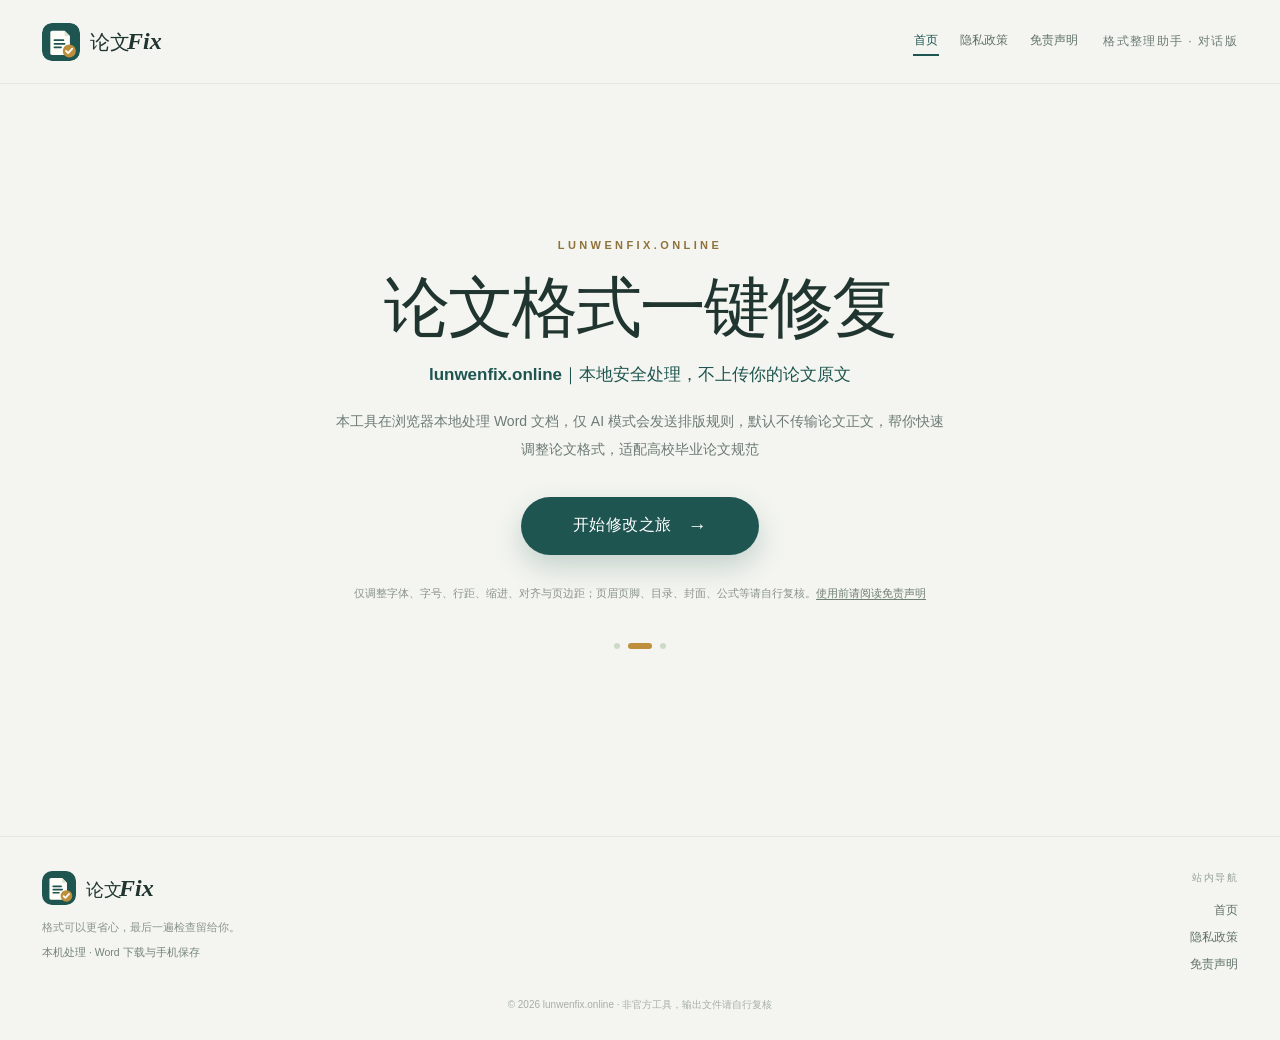
==== commit 00e46422: "Replace site with latest 2026 static build" ====
--- a/index.html
+++ b/index.html
@@ -178,7 +178,7 @@
     </nav>
   </div>
 
-  <!-- 全站页脚：导航、反馈与联系邮箱（P0-1/2） -->
+  <!-- 全站页脚：品牌与站内导航 -->
   <footer class="site-footer" id="siteFooter">
     <div class="footer-grid">
       <div class="footer-brand">
@@ -192,19 +192,6 @@
         <a href="./privacy.html">隐私政策</a>
         <a href="./disclaimer.html">免责声明</a>
       </nav>
-      <div class="footer-feedback">
-        <h2>反馈与建议</h2>
-        <form id="feedbackForm" novalidate>
-          <label class="sr-only" for="feedbackText">问题描述</label>
-          <textarea id="feedbackText" name="message" rows="2" maxlength="1000" required placeholder="遇到什么问题，或希望增加什么功能？"></textarea>
-          <label class="sr-only" for="feedbackEmail">邮箱（选填）</label>
-          <input id="feedbackEmail" name="email" type="email" maxlength="120" autocomplete="email" placeholder="邮箱（选填，方便回复）">
-          <button class="button" type="submit">提交反馈</button>
-          <p id="feedbackStatus" class="feedback-status" role="status" aria-live="polite"></p>
-        </form>
-        <p class="footer-note">反馈说明：提交后仅在本页提示，不上传服务器；后续如需可对接后端存储。</p>
-        <p class="footer-contact">联系邮箱：<a href="mailto:1821123540@qq.com">1821123540@qq.com</a></p>
-      </div>
     </div>
     <p class="footer-copy">© 2026 lunwenfix.online · 非官方工具，输出文件请自行复核</p>
   </footer>
--- a/styles.css
+++ b/styles.css
@@ -91,23 +91,15 @@
 /* 全站 footer（P0-1 / P0-2 / P0-4） */
 .site-footer{display:block;max-width:1320px;margin:42px auto 0;padding:34px 42px 26px;border-top:1px solid var(--line);color:var(--muted);font-size:11px}
 .site-footer p{text-align:left;margin:0}
-.footer-grid{display:grid;grid-template-columns:minmax(220px,1.15fr) minmax(120px,.55fr) minmax(280px,1.3fr);gap:34px;align-items:start}
+.footer-grid{display:grid;grid-template-columns:minmax(0,1fr) auto;gap:40px;align-items:start}
 .footer-brand .brand{font-size:18px;margin-bottom:12px}
 .site-footer img.brand-icon{width:34px;height:34px}
 .footer-brand p{color:#8b958d;line-height:1.85;max-width:280px}
 .footer-mode{margin-top:6px!important;color:#74837a!important;font-size:10.5px}
-.footer-links h2,.footer-feedback h2{font-size:10px;letter-spacing:1.4px;color:#96a298;margin:0 0 12px;font-weight:650;text-transform:uppercase}
-.footer-links a{display:block;color:#5f7067;text-decoration:none;font-size:12px;padding:5px 0;width:max-content}
+.footer-links{text-align:right}
+.footer-links h2{font-size:10px;letter-spacing:1.4px;color:#96a298;margin:0 0 12px;font-weight:650;text-transform:uppercase}
+.footer-links a{display:block;color:#5f7067;text-decoration:none;font-size:12px;padding:5px 0;width:max-content;margin-left:auto}
 .footer-links a:hover{color:var(--green);text-decoration:underline;text-underline-offset:3px}
-.footer-feedback form{display:grid;gap:8px}
-.footer-feedback textarea,.footer-feedback input{width:100%;border:1px solid #d9e0d5;border-radius:8px;background:#fff;padding:10px 11px;font-size:11px;line-height:1.6;color:var(--ink);resize:vertical}
-.footer-feedback textarea{min-height:58px}
-.footer-feedback textarea::placeholder,.footer-feedback input::placeholder{color:#a4aea5}
-.footer-feedback .button{justify-self:start;min-height:38px;padding:8px 16px;font-size:11px}
-.feedback-status{min-height:16px;font-size:11px;line-height:1.7;color:var(--green);margin:2px 0 0!important}
-.feedback-status.error{color:var(--error)}
-.footer-note{font-size:10px;line-height:1.75;color:#9aa49c;margin-top:8px!important}
-.footer-contact{margin-top:9px!important;font-size:10.5px;color:#7d8b82}
 .footer-copy{text-align:center!important;margin-top:18px!important;font-size:10px;color:#a6afa7}
 
 /* 隐私政策 / 免责声明文档页 */
@@ -126,7 +118,7 @@
 
 /* 响应式：新增模块 */
 @media(max-width:1100px){
-  .footer-grid{grid-template-columns:minmax(200px,1fr) minmax(110px,.5fr) minmax(260px,1.2fr);gap:26px}
+  .footer-grid{grid-template-columns:minmax(0,1fr) auto;gap:28px}
 }
 @media(max-width:900px){
   .topnav{gap:14px;margin-right:10px}
@@ -154,7 +146,8 @@
   .preview-actions .button{width:100%;margin-bottom:10px}
   .site-footer{padding:26px 16px 20px;margin-top:30px}
   .footer-grid{grid-template-columns:1fr;gap:26px}
-  .footer-links a{display:inline-block;margin-right:18px;width:auto}
+  .footer-links{text-align:left}
+  .footer-links a{display:inline-block;margin:0 18px 0 0;width:auto}
   .footer-copy{text-align:left!important}
   .doc-page{padding:26px 16px 0}
   .doc-card{padding:24px 20px 22px}
@@ -167,10 +160,6 @@
 }
 
 /* 移动端表单字号 ≥16px，避免 iOS 聚焦时自动放大页面 */
-@media(max-width:720px){
-  .footer-feedback textarea,.footer-feedback input{font-size:16px}
-  .footer-feedback .button{font-size:12px}
-}
 
 /* 手机端专用使用窗口：底部步骤导航 + 一键生成 */
 .mobile-tabs{display:none}
@@ -187,3 +176,19 @@
   .workspace{padding-bottom:8px}
 }
 
+
+/* 格式清单下拉框：正文 / 一级标题 / 二级标题 / 参考文献 / 页面 */
+.rule-editor{display:grid;gap:6px;margin-top:2px}
+.rule-editor-page{grid-template-columns:minmax(0,1fr) minmax(0,1.25fr);gap:8px}
+.rule-editor-page .rule-current{grid-column:1/-1}
+.rule-field{display:grid;gap:3px;min-width:0}
+.rule-field-label{font-size:9px;letter-spacing:.4px;color:#9aa49c}
+.rule-select{width:100%;min-width:0;border:1px solid #d9e0d5;border-radius:7px;background:#fff;color:#3d5146;font-size:11px;padding:7px 8px;line-height:1.4}
+.rule-select:focus-visible{outline:2px solid #bd8f3d;outline-offset:2px}
+.rule-current{margin:0;font-size:10.5px;line-height:1.7;color:#7c867e;overflow-wrap:anywhere}
+.rule-row.changed .rule-select{border-color:#b9cfb2;background:#fbfdf8}
+@media(max-width:720px){
+  .rule-editor-page{grid-template-columns:1fr}
+  /* 避免 iOS 聚焦下拉框时自动放大页面 */
+  .rule-select{font-size:16px;padding:8px}
+}
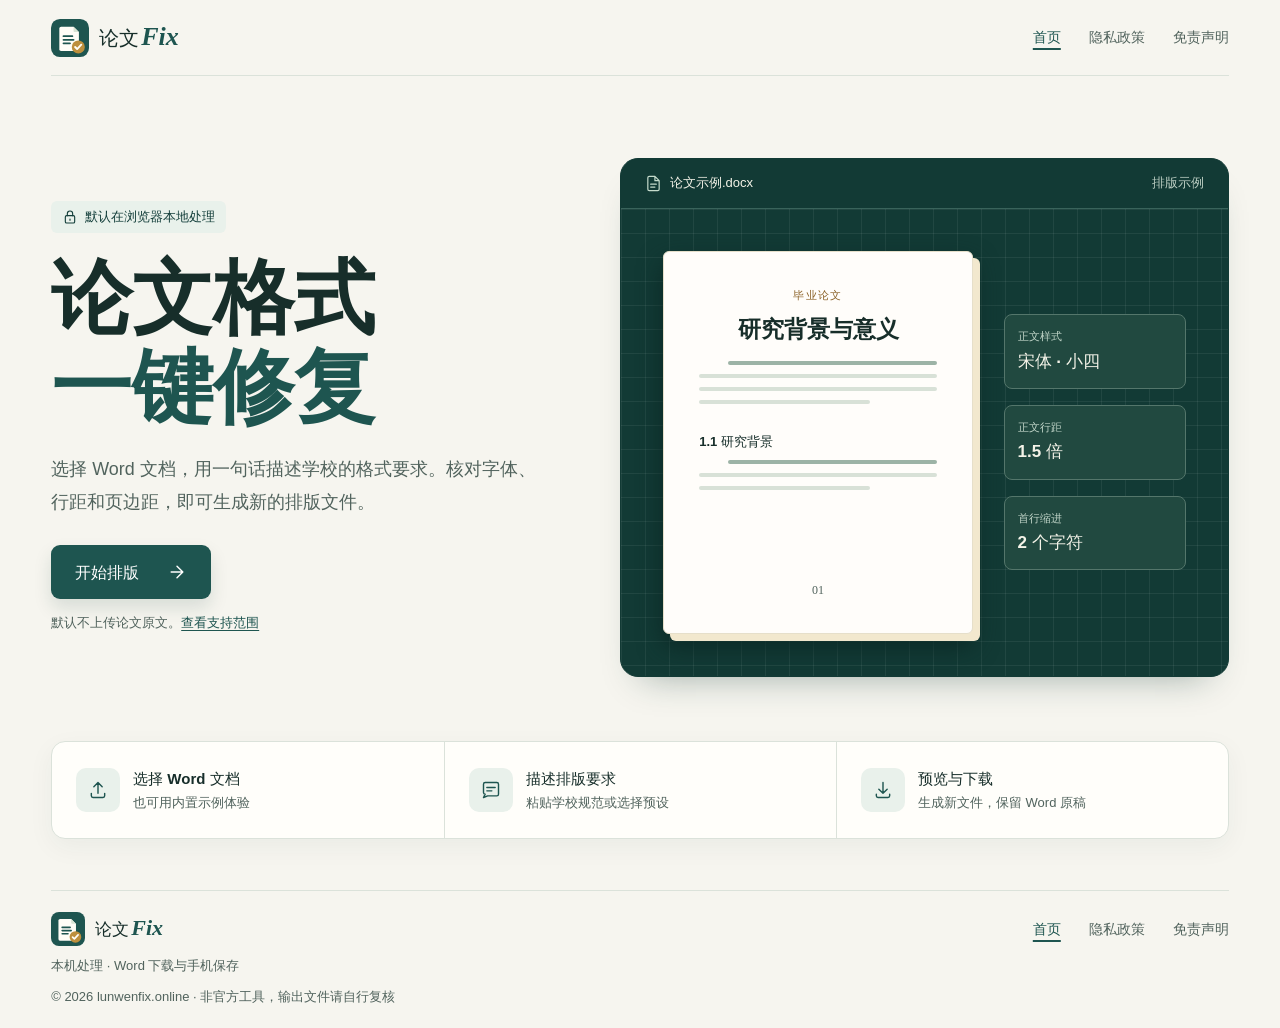
==== commit f77ef0ac: "Refresh Lunwenfix website UI" ====
--- a/index.html
+++ b/index.html
@@ -3,7 +3,7 @@
 <head>
   <meta charset="utf-8">
   <meta name="viewport" content="width=device-width,initial-scale=1,viewport-fit=cover">
-  <meta name="theme-color" content="#163c3b">
+  <meta name="theme-color" content="#f6f5ef">
   <meta name="referrer" content="no-referrer">
 
   <!-- SEO：标题、描述与关键词 -->
@@ -53,6 +53,16 @@
   <script src="./app.js" defer></script>
 </head>
 <body>
+  <svg class="icon-definitions" xmlns="http://www.w3.org/2000/svg" aria-hidden="true">
+    <symbol id="icon-arrow" viewBox="0 0 24 24"><path d="M5 12h14m-7-7 7 7-7 7"/></symbol>
+    <symbol id="icon-file" viewBox="0 0 24 24"><path d="M14 2H6a2 2 0 0 0-2 2v16a2 2 0 0 0 2 2h12a2 2 0 0 0 2-2V8zm0 0v6h6M8 13h8m-8 4h6"/></symbol>
+    <symbol id="icon-upload" viewBox="0 0 24 24"><path d="M12 16V3m-5 5 5-5 5 5M4 16v3a2 2 0 0 0 2 2h12a2 2 0 0 0 2-2v-3"/></symbol>
+    <symbol id="icon-message" viewBox="0 0 24 24"><path d="M5 17 3 21l5-2h11a2 2 0 0 0 2-2V5a2 2 0 0 0-2-2H5a2 2 0 0 0-2 2v10a2 2 0 0 0 2 2Zm2-8h10m-10 4h6"/></symbol>
+    <symbol id="icon-list" viewBox="0 0 24 24"><path d="M9 6h11M9 12h11M9 18h11M4 6h.01M4 12h.01M4 18h.01"/></symbol>
+    <symbol id="icon-check" viewBox="0 0 24 24"><path d="m5 12 4 4L19 6"/></symbol>
+    <symbol id="icon-lock" viewBox="0 0 24 24"><rect x="5" y="10" width="14" height="11" rx="2"/><path d="M8 10V7a4 4 0 1 1 8 0v3m-4 5v2"/></symbol>
+    <symbol id="icon-download" viewBox="0 0 24 24"><path d="M12 3v13m-5-5 5 5 5-5M4 17v2a2 2 0 0 0 2 2h12a2 2 0 0 0 2-2v-2"/></symbol>
+  </svg>
   <a class="skip-link" href="#launchMain">跳到主要内容</a>
 
   <header class="topbar">
@@ -65,40 +75,81 @@
       <a href="./privacy.html">隐私政策</a>
       <a href="./disclaimer.html">免责声明</a>
     </nav>
-    <span class="version">格式整理助手 · 对话版</span>
   </header>
 
   <!-- 启动开始界面（P1-12）：单页双视图，刷新后默认显示 -->
   <div id="launchView" class="launch-view">
-    <main class="launch-main" id="launchMain" aria-labelledby="launchTitle">
-      <p class="launch-eyebrow">LUNWENFIX.ONLINE</p>
-      <h1 id="launchTitle">论文格式一键修复</h1>
-      <p class="launch-subtitle">lunwenfix.online｜本地安全处理，不上传你的论文原文</p>
-      <p class="launch-intro">本工具在浏览器本地处理 Word 文档，仅 AI 模式会发送排版规则，默认不传输论文正文，帮你快速调整论文格式，适配高校毕业论文规范</p>
-      <button id="startJourney" class="start-button" type="button" aria-label="开始修改之旅，进入论文格式修复工具">
-        <span>开始修改之旅</span><span class="start-arrow" aria-hidden="true">→</span>
-      </button>
-      <p class="launch-boundary">仅调整字体、字号、行距、缩进、对齐与页边距；页眉页脚、目录、封面、公式等请自行复核。<a href="./disclaimer.html">使用前请阅读免责声明</a></p>
-      <!-- 简约装饰元素 -->
-      <div class="launch-deco" aria-hidden="true"><span></span><span></span><span></span></div>
+    <main class="launch-main" id="launchMain" aria-labelledby="launchTitle" tabindex="-1">
+      <div class="hero">
+        <div class="hero-content">
+          <p class="privacy-label"><svg class="icon" aria-hidden="true"><use href="#icon-lock"/></svg>默认在浏览器本地处理</p>
+          <h1 id="launchTitle">论文格式<span>一键修复</span></h1>
+          <p class="launch-intro">选择 Word 文档，用一句话描述学校的格式要求。核对字体、行距和页边距，即可生成新的排版文件。</p>
+          <button id="startJourney" class="button start-button" type="button">
+            <span>开始排版</span><svg class="icon" aria-hidden="true"><use href="#icon-arrow"/></svg>
+          </button>
+          <p class="launch-boundary">默认不上传论文原文。<a href="./disclaimer.html">查看支持范围</a></p>
+        </div>
+        <figure class="hero-demo">
+          <figcaption class="demo-caption">
+            <span><svg class="icon" aria-hidden="true"><use href="#icon-file"/></svg>论文示例.docx</span>
+            <span>排版示例</span>
+          </figcaption>
+          <div class="demo-body">
+            <div class="demo-paper" aria-hidden="true">
+              <div class="demo-kicker">毕业论文</div>
+              <div class="demo-title">研究背景与意义</div>
+              <div class="demo-lines"><i></i><i></i><i></i><i></i></div>
+              <div class="demo-subhead">1.1 研究背景</div>
+              <div class="demo-lines"><i></i><i></i><i></i></div>
+              <div class="demo-page-number">01</div>
+            </div>
+            <dl class="demo-rules">
+              <div><dt>正文样式</dt><dd>宋体 · 小四</dd></div>
+              <div><dt>正文行距</dt><dd>1.5 倍</dd></div>
+              <div><dt>首行缩进</dt><dd>2 个字符</dd></div>
+            </dl>
+          </div>
+        </figure>
+      </div>
+      <ol class="workflow" aria-label="排版流程">
+        <li><span class="workflow-icon"><svg class="icon" aria-hidden="true"><use href="#icon-upload"/></svg></span><div><strong>选择 Word 文档</strong><p>也可用内置示例体验</p></div></li>
+        <li><span class="workflow-icon"><svg class="icon" aria-hidden="true"><use href="#icon-message"/></svg></span><div><strong>描述排版要求</strong><p>粘贴学校规范或选择预设</p></div></li>
+        <li><span class="workflow-icon"><svg class="icon" aria-hidden="true"><use href="#icon-download"/></svg></span><div><strong>预览与下载</strong><p>生成新文件，保留 Word 原稿</p></div></li>
+      </ol>
     </main>
   </div>
 
   <!-- 工具主界面（原有页面，进入后展示） -->
   <div id="appView" class="app-view" hidden>
-    <main class="workspace" id="mainContent">
-      <div class="intro"><p class="eyebrow">少一点调格式，多一点专注。</p><h1>把格式要求，<span>说出来。</span></h1><p>上传论文，像聊天一样告诉我怎么排版。支持继续补充，也能随时撤回。</p></div>
+    <main class="workspace" id="mainContent" tabindex="-1">
+      <div class="intro">
+        <div><h1 tabindex="-1">论文排版工作台</h1><p>选择文档，描述格式要求，核对后生成 Word 文件。</p></div>
+        <p class="privacy-label"><svg class="icon" aria-hidden="true"><use href="#icon-lock"/></svg>默认本地处理</p>
+      </div>
       <div id="connection" class="notice" role="status">正在准备格式助手…</div>
       <button id="localFallback" class="button outline" type="button" hidden>仅使用本机规则解析</button>
       <div id="resume" class="notice" hidden></div>
       <div class="layout">
         <div class="left-column">
           <section class="panel upload-panel" id="uploadPanel" aria-labelledby="uploadTitle">
-            <div class="section-label"><span class="step">01</span><h2 id="uploadTitle">先放入你的论文</h2><span class="tag">Word 文档</span></div>
-
-            <!-- 工具能力边界常驻提示（P1-6） -->
-            <aside class="capability-card" id="capabilityCard" role="note" aria-labelledby="capabilityTitle">
-              <div class="capability-head"><h3 id="capabilityTitle">工具能力边界说明</h3><span>上传前请先了解</span></div>
+            <div class="section-label"><span class="step" aria-hidden="true">01</span><h2 id="uploadTitle">选择论文</h2></div>
+            <label class="drop-zone" id="dropZone" for="file">
+              <span class="upload-mark"><svg class="icon" aria-hidden="true"><use href="#icon-upload"/></svg></span>
+              <span class="file-description"><strong id="fileName">点击选择或拖放 Word 文档</strong><span id="fileMeta">本地模式支持 .docx</span></span>
+              <span class="pick-label" aria-hidden="true">选择文件</span>
+            </label>
+            <input id="file" class="sr-only" type="file" accept=".docx,.doc,application/msword,application/vnd.openxmlformats-officedocument.wordprocessingml.document" aria-describedby="privacyNote uploadError">
+            <p id="uploadError" class="field-error" role="alert"></p>
+            <div class="sample-row">
+              <button id="loadSample" class="button outline" type="button" aria-describedby="sampleHint">加载示例文档</button>
+              <p id="sampleHint" class="small-note">用内置 .docx 体验完整排版流程。</p>
+            </div>
+            <p id="largeFileHint" class="large-file-hint" role="status" hidden></p>
+            <p id="privacyNote" class="small-note">文档在当前浏览器内处理，不上传。原稿不会被覆盖。</p>
+            <p id="wechatStart" class="wechat-help" hidden></p>
+            <details class="capability-card" id="capabilityCard">
+              <summary>查看格式支持范围</summary>
               <p>本工具只调整段落级排版，以下内容<strong>不支持自动处理</strong>，会保留原样或跳过：</p>
               <ul class="capability-list">
                 <li>页眉、页脚、页码</li>
@@ -115,21 +166,11 @@
                 <li>手动分页</li>
               </ul>
               <p class="capability-note">含公式、图片、复杂域或修订的段落会被保守跳过；生成后请在 Word / WPS 中复核封面、目录与表格。</p>
-            </aside>
-
-            <label class="drop-zone" id="dropZone" for="file"><span class="upload-mark" aria-hidden="true">↑</span><span><strong id="fileName">点击选择，或把论文拖到这里</strong><span id="fileMeta">支持 .docx / .doc</span></span><span class="pick-label">选择文件</span></label>
-            <input id="file" class="sr-only" type="file" accept=".docx,.doc,application/msword,application/vnd.openxmlformats-officedocument.wordprocessingml.document">
-            <div class="sample-row">
-              <button id="loadSample" class="button outline" type="button" aria-describedby="sampleHint">一键加载示例文档</button>
-              <p id="sampleHint" class="small-note">内置合规示范 .docx，无需上传自己的论文即可体验：加载示例 → 输入要求 → 预览 → 导出。</p>
-            </div>
-            <p id="largeFileHint" class="large-file-hint" role="status" hidden></p>
-            <p id="privacyNote" class="small-note">文档在当前浏览器内处理，不上传。原稿不会被覆盖。</p>
-            <p id="wechatStart" class="wechat-help" hidden></p>
+            </details>
           </section>
           <section class="panel chat-panel" id="chatPanel" aria-labelledby="chatTitle">
-            <div class="section-label"><span class="step">02</span><h2 id="chatTitle">告诉我，想怎么改</h2><span id="engine" class="tag">常用格式识别</span></div>
-            <div id="messages" class="messages" role="log" aria-live="polite" aria-relevant="additions text"></div>
+            <div class="section-label"><span class="step" aria-hidden="true">02</span><h2 id="chatTitle">描述排版要求</h2><span id="engine" class="tag">常用格式识别</span></div>
+            <div id="messages" class="messages" role="log" aria-label="排版对话" aria-live="polite" aria-relevant="additions text" tabindex="0"></div>
             <div class="examples" aria-label="试试这些描述">
               <button class="chip" type="button" data-example="正文宋体小四，1.5倍行距，首行缩进2个字；一级标题黑体三号居中；二级标题黑体四号；参考文献宋体五号。">常用论文格式 <span>↗</span></button>
               <button class="chip" type="button" data-example="正文行距改成固定值20磅，英文和数字用Times New Roman。">调整行距和英文 <span>↗</span></button>
@@ -138,16 +179,16 @@
               <button class="chip" type="button" data-example="正文固定行距22磅，段前段后各0.5行。">固定行距 22 磅 <span>↗</span></button>
             </div>
             <form id="chatForm" class="composer">
-              <label class="sr-only" for="message">描述论文格式要求</label>
-              <textarea id="message" maxlength="6000" rows="3" placeholder="例如：正文用宋体小四，1.5 倍行距。一级标题黑体三号居中，参考文献五号。也可以粘贴学校的格式要求…"></textarea>
-              <div class="composer-bottom"><span class="composer-hint">可继续说：“再把正文行距改成 20 磅”</span><button id="send" class="button" type="submit" disabled>发送要求 <span aria-hidden="true">↑</span></button></div>
+              <label class="composer-label" for="message">格式要求</label>
+              <textarea id="message" maxlength="6000" rows="3" placeholder="例如：正文用宋体小四，1.5 倍行距。也可以粘贴学校的格式要求。"></textarea>
+              <div class="composer-bottom"><span class="composer-hint">支持继续补充要求</span><button id="send" class="button secondary" type="submit" disabled><span id="sendLabel">发送要求</span><svg class="icon" aria-hidden="true"><use href="#icon-arrow"/></svg></button></div>
             </form>
             <div class="chat-tools"><button id="undo" class="text-button" disabled>撤回上一轮</button><button id="reset" class="text-button" disabled>恢复默认格式</button><label id="aiOption" hidden class="check-label"><input id="useAi" type="checkbox">启用智能理解</label></div>
             <p id="aiPrivacy" class="small-note" hidden>启用后，仅将你输入的格式描述和当前格式清单发送给已配置的 AI 服务，论文文件不会发送给 AI。</p>
           </section>
         </div>
         <aside class="panel format-panel" id="formatPanel" aria-labelledby="formatTitle">
-          <div class="section-label"><span class="step">03</span><h2 id="formatTitle">核对格式，开始整理</h2></div>
+          <div class="section-label"><span class="step" aria-hidden="true">03</span><h2 id="formatTitle">核对格式</h2></div>
           <div class="summary-intro"><span class="status-dot"></span><p id="summaryNote">未指定的项目使用下方默认值</p></div>
           <div id="ruleSummary" class="rule-summary"><p class="muted">格式清单加载中…</p></div>
           <p class="small-note">使用保守识别：含公式、图片或复杂域的段落会尽量保留原格式，处理后请检查封面与目录。</p>
@@ -156,7 +197,7 @@
             <label id="cloudOption" class="check-label" hidden><input id="useCloud" type="checkbox">使用云端增强处理（会上传文档，可生成 PDF 与取件链接）</label>
             <p id="cloudPrivacy" class="small-note" hidden>云端增强仅在主动勾选后启用并上传文档；不勾选时文档全程在本机处理，不会被上传。</p>
             <label id="pdfOption" class="check-label" hidden><input id="makePdf" type="checkbox">同时生成 PDF 预览</label>
-            <button id="run" class="button primary-action" disabled>生成排版文件 <span aria-hidden="true">→</span></button>
+            <button id="run" class="button primary-action" disabled><span id="runLabel">生成排版文件</span><svg class="icon" aria-hidden="true"><use href="#icon-arrow"/></svg></button>
             <progress id="progress" hidden max="100" value="0" aria-label="文件处理进度"></progress>
             <p id="status" class="action-status" role="status">请选择论文并核对格式清单。</p>
           </div>
@@ -170,11 +211,11 @@
 
     <!-- 手机端专用使用窗口：底部步骤导航 + 一键生成 -->
     <nav id="mobileTabs" class="mobile-tabs" aria-label="手机端工具导航">
-      <button class="mobile-tab is-active" type="button" data-mobile-target="uploadPanel" aria-controls="uploadPanel" aria-label="上传论文" aria-current="true"><span class="mobile-tab-icon" aria-hidden="true">↑</span><span class="mobile-tab-label">上传</span></button>
-      <button class="mobile-tab" type="button" data-mobile-target="chatPanel" aria-controls="chatPanel" aria-label="输入排版要求"><span class="mobile-tab-icon" aria-hidden="true">✎</span><span class="mobile-tab-label">要求</span></button>
-      <button class="mobile-tab" type="button" data-mobile-target="formatPanel" aria-controls="formatPanel" aria-label="核对格式清单"><span class="mobile-tab-icon" aria-hidden="true">☰</span><span class="mobile-tab-label">格式</span></button>
-      <button id="mobileRun" class="mobile-tab mobile-tab-run" type="button" aria-label="生成排版文件" disabled><span class="mobile-tab-icon" aria-hidden="true">▶</span><span class="mobile-tab-label">生成</span></button>
-      <button class="mobile-tab" type="button" data-mobile-target="result" aria-controls="result" aria-label="查看生成结果"><span class="mobile-tab-icon" aria-hidden="true">✓</span><span class="mobile-tab-label">结果</span></button>
+      <button class="mobile-tab is-active" type="button" data-mobile-target="uploadPanel" aria-controls="uploadPanel" aria-label="上传论文" aria-current="true"><svg class="icon" aria-hidden="true"><use href="#icon-upload"/></svg><span class="mobile-tab-label">上传</span></button>
+      <button class="mobile-tab" type="button" data-mobile-target="chatPanel" aria-controls="chatPanel" aria-label="输入排版要求"><svg class="icon" aria-hidden="true"><use href="#icon-message"/></svg><span class="mobile-tab-label">要求</span></button>
+      <button class="mobile-tab" type="button" data-mobile-target="formatPanel" aria-controls="formatPanel" aria-label="核对格式清单"><svg class="icon" aria-hidden="true"><use href="#icon-list"/></svg><span class="mobile-tab-label">格式</span></button>
+      <button id="mobileRun" class="mobile-tab mobile-tab-run" type="button" aria-label="生成排版文件" disabled><svg class="icon" aria-hidden="true"><use href="#icon-arrow"/></svg><span class="mobile-tab-label">生成</span></button>
+      <button class="mobile-tab" type="button" data-mobile-target="result" aria-controls="result" aria-label="查看生成结果"><svg class="icon" aria-hidden="true"><use href="#icon-check"/></svg><span class="mobile-tab-label">结果</span></button>
     </nav>
   </div>
 
@@ -183,11 +224,9 @@
     <div class="footer-grid">
       <div class="footer-brand">
         <a class="brand" href="./" aria-label="论文 Fix 首页"><img class="brand-icon" src="./favicon.svg" width="34" height="34" alt=""><span>论文<span class="brand-fix">Fix</span></span></a>
-        <p>格式可以更省心，最后一遍检查留给你。</p>
         <p id="footerMode" class="footer-mode">本机处理 · Word 下载与手机保存</p>
       </div>
       <nav class="footer-links" aria-label="页脚导航">
-        <h2>站内导航</h2>
         <a href="./">首页</a>
         <a href="./privacy.html">隐私政策</a>
         <a href="./disclaimer.html">免责声明</a>
--- a/styles.css
+++ b/styles.css
@@ -1,194 +1,818 @@
-:root{font-family:Inter,-apple-system,BlinkMacSystemFont,"Segoe UI","PingFang SC","Microsoft YaHei",sans-serif;color:#203530;background:#f4f5f0;font-synthesis:none;--ink:#203530;--muted:#6d7b74;--line:#e3e8e0;--green:#1e5550;--paper:#fff;--soft:#f0f5ed;--error:#a23d35}
-*{box-sizing:border-box}body{margin:0}button,input,textarea{font:inherit}button,a,input,textarea{-webkit-tap-highlight-color:transparent}button{cursor:pointer}a{color:var(--green)}button:focus-visible,a:focus-visible,input:focus-visible,textarea:focus-visible,summary:focus-visible{outline:3px solid #bd8f3d;outline-offset:4px}button:disabled{opacity:.45;cursor:not-allowed}[hidden]{display:none!important}.topbar{max-width:1320px;margin:auto;height:84px;padding:0 42px;display:flex;align-items:center;justify-content:space-between;border-bottom:1px solid var(--line)}.brand{color:var(--ink);text-decoration:none;display:flex;align-items:center;gap:9px;font-size:20px;font-weight:750}.brand-icon{background:var(--green);color:#fff;border-radius:10px;padding:8px;font-family:serif;font-size:18px;margin-right:4px}.brand-fix{font-family:Georgia,serif;font-style:italic;margin-left:-3px;font-size:24px}.version{font-size:12px;letter-spacing:1.4px;color:var(--muted)}.workspace{max-width:1284px;margin:auto;padding:38px 24px 0}.intro{padding:0 0 26px}.eyebrow{color:#8f7239;font-size:12px;font-weight:700;letter-spacing:2px;margin:0 0 12px}.intro h1{font-size:clamp(30px,3.5vw,44px);line-height:1.25;font-weight:750;letter-spacing:-1.5px;margin:0 0 14px}.intro h1 span{color:var(--green)}.intro>p:last-child{color:var(--muted);font-size:14px;line-height:1.8;margin:0}.layout{display:grid;grid-template-columns:minmax(0,1.5fr) minmax(330px,1fr);gap:22px;align-items:start}.left-column{display:grid;gap:22px;min-width:0}.panel{background:var(--paper);border:1px solid var(--line);border-radius:18px;padding:26px;box-shadow:0 5px 24px #25382b03;min-width:0}.section-label{display:flex;align-items:center;gap:10px;margin-bottom:20px}.section-label h2{font-size:16px;letter-spacing:.1px;margin:0;line-height:1.5}.step{font-family:Georgia,serif;color:#96a298;font-size:15px}.tag{font-size:10px;padding:5px 9px;background:var(--soft);color:#5b7868;border-radius:5px;margin-left:auto;white-space:nowrap}.drop-zone{display:flex;align-items:center;gap:14px;border:1px dashed #c5d3c2;border-radius:12px;background:#fafcf8;min-height:101px;padding:20px;cursor:pointer;position:relative}.drop-zone.dragover{background:#e3eee0;border-color:var(--green)}.upload-mark{font-size:28px;font-weight:300;line-height:40px;width:38px;text-align:center;border-bottom:2px solid #91a688;color:var(--green);flex-shrink:0}.drop-zone>span:nth-child(2){min-width:0}.drop-zone strong{display:block;font-size:13px;font-weight:600;line-height:1.6;overflow-wrap:anywhere}.drop-zone #fileMeta{display:block;font-size:11px;color:#8a968e;margin-top:4px}.pick-label{font-size:11px;white-space:nowrap;margin-left:auto;color:var(--green)}.file-input{max-width:100%;font-size:11px;color:var(--muted);margin-top:12px}.file-input::file-selector-button{border:1px solid var(--line);border-radius:5px;background:#fff;color:var(--muted);padding:5px 10px;margin-right:10px}.small-note{font-size:11px;line-height:1.8;color:#818b84;margin:14px 0 0}.messages{display:flex;flex-direction:column;gap:18px;max-height:460px;min-height:170px;overflow:auto;padding:2px 2px 18px;scroll-behavior:smooth}.message{display:flex;gap:10px;align-items:flex-start;font-size:13px;line-height:1.85}.avatar{width:29px;height:29px;border-radius:8px;background:#eaf0e6;color:#4a6e52;display:grid;place-items:center;font-family:Georgia,serif;flex-shrink:0;font-size:12px}.message-content{min-width:0;background:#f5f7f2;border-radius:0 12px 12px 12px;padding:14px 16px;overflow-wrap:anywhere;white-space:pre-wrap}.message.user{flex-direction:row-reverse}.message.user .avatar{display:none}.message.user .message-content{background:#eaf1ec;border-radius:12px 0 12px 12px;max-width:92%}.message .change-line{white-space:normal;border-top:1px solid #dfe7dc;margin-top:10px;padding-top:9px;font-size:12px}.warning-line{color:#97633b;font-size:12px;line-height:1.8;margin-top:10px;padding:10px 12px;background:#faf4e9;border-radius:8px}.examples{display:flex;gap:8px;flex-wrap:wrap;margin:2px 0 17px}.chip{border:1px solid var(--line);background:white;border-radius:7px;color:#536959;font-size:10px;padding:9px;line-height:1.4;min-height:36px}.chip span{margin-left:5px;color:#8b9a8c}.chip:hover{background:var(--soft)}.composer{border:1px solid #c7d5c5;border-radius:12px;padding:12px;background:#fff;box-shadow:0 3px 14px #223e2c04}.composer:focus-within{border-color:#52795c;box-shadow:0 0 0 3px #59795a10}.composer textarea{display:block;width:100%;border:0;outline:none;resize:vertical;min-height:92px;max-height:280px;font-size:13px;line-height:1.9;color:var(--ink);padding:2px 2px 10px;background:transparent}.composer textarea:focus-visible{outline:none}.composer textarea::placeholder{color:#a0aaa1}.composer-bottom{display:flex;justify-content:space-between;align-items:center;gap:12px}.composer-hint{font-size:10px;line-height:1.5;color:#929d95}.button{border:1px solid transparent;display:inline-flex;align-items:center;justify-content:center;gap:14px;text-decoration:none;padding:11px 16px;min-height:44px;border-radius:8px;background:var(--green);color:#fff;font-size:12px;font-weight:600;line-height:1.5;text-align:center}.button:hover:not(:disabled){background:#153e3b}.button.secondary{background:#e9f0e7;color:#2d5745}.button.outline{background:white;border-color:#cfdcce;color:#44664b}.chat-tools{display:flex;gap:16px;align-items:center;flex-wrap:wrap;margin:14px 0 -2px}.text-button{border:0;background:none;font-size:11px;color:#758374;padding:7px 0;min-height:34px}.format-panel{position:sticky;top:20px}.summary-intro{display:flex;gap:7px;align-items:center;margin:4px 0 18px}.summary-intro p{margin:0;font-size:11px;color:#73866f}.status-dot{width:5px;height:5px;background:#8aaf78;border-radius:100%}.rule-row{border-bottom:1px solid #eef0eb;padding:11px 0}.rule-row:first-child{padding-top:0}.rule-row dt{font-size:12px;font-weight:650;margin:0 0 5px}.rule-row dd{margin:0;font-size:11px;line-height:1.85;color:#7c867e;overflow-wrap:anywhere}.rule-row.changed{background:#f0f6ec;margin:0 -8px;padding:10px 8px;border-radius:6px}.rule-summary{margin:0}.rule-summary details{margin-top:12px}.rule-summary summary{font-size:11px;color:var(--green);cursor:pointer;padding:8px 0}.generate-box{border-top:1px solid var(--line);padding-top:18px;margin-top:18px}.check-label{display:flex;gap:8px;align-items:center;font-size:11px;color:#657360;line-height:1.5}.check-label input{width:15px;height:15px;margin:0;accent-color:var(--green)}.primary-action{width:100%;margin-top:14px;font-size:13px;padding:14px}.primary-action span{margin-left:auto}.action-status{font-size:11px;line-height:1.7;color:#8a948b;text-align:center;margin:12px 0 0;overflow-wrap:anywhere}.action-status.error{color:var(--error)}progress{width:100%;height:5px;accent-color:var(--green);margin-top:12px}.notice{font-size:12px;line-height:1.8;padding:12px 16px;background:#edf2e8;border:1px solid #dce5d5;border-radius:9px;margin:0 0 20px;color:#52684b}.notice.error{background:#fcf0ec;border-color:#f0d6cd;color:var(--error)}.notice a{margin-left:8px}.result-panel{margin-top:24px;border-color:#aac3aa}.result-head{display:flex;align-items:center;gap:14px}.result-head .success-icon{color:var(--green);background:#edf5e7;border-radius:50%;width:40px;height:40px;display:grid;place-items:center}.result-head h2{font-size:20px;margin:0 0 6px}.result-head p{font-size:12px;color:var(--muted);margin:0;overflow-wrap:anywhere}.download-actions{display:flex;gap:10px;flex-wrap:wrap;margin:22px 0 16px}.download-link-box{display:flex;gap:8px;margin-top:16px}.download-link-box input{min-width:0;flex:1;background:#f8faf6;border:1px solid var(--line);border-radius:8px;padding:12px;font-size:11px;color:#586c56}.download-detail{font-size:12px;color:var(--muted);line-height:1.9}.download-feedback{font-size:12px;color:var(--green);line-height:1.7;min-height:20px}.download-status{margin:0}.wechat-help{padding:15px;background:#f9f3e5;border-radius:9px;color:#846b3e;font-size:12px;line-height:1.9;margin:15px 0}.wechat-help strong{display:block}.download-page{max-width:720px;margin:48px auto;padding:0 18px}.download-page .panel{padding:30px}.download-page .brand{margin-bottom:26px}.download-page footer{justify-content:center}.download-page h1{font-size:26px;margin:0 0 12px}.download-page .result-panel{margin-top:0}.download-page .busy-view{padding:14px 0;line-height:1.9;color:var(--muted)}.muted{color:var(--muted);font-size:12px}footer{display:flex;align-items:center;gap:16px;justify-content:space-between;border-top:1px solid var(--line);margin:32px 0 0;padding:24px 0 28px;color:#a0aa9f;font-size:11px}footer>span{font-family:Georgia,serif;font-size:17px}footer p{margin:0;line-height:1.8;text-align:right}.sr-only{position:absolute;width:1px;height:1px;margin:-1px;padding:0;overflow:hidden;clip:rect(0,0,0,0);border:0}
-@media(min-width:1100px){.workspace{padding-left:42px;padding-right:42px}.rule-summary .rule-row{padding-top:10px;padding-bottom:10px}}
-@media(max-width:900px){.layout{grid-template-columns:minmax(0,1.2fr) minmax(290px,1fr);gap:16px}.panel{padding:21px}.left-column{gap:16px}.pick-label{display:none}.composer-hint{max-width:200px}.version{letter-spacing:.5px}.workspace{padding-top:28px}}
-@media(max-width:720px){.topbar{height:70px;padding:0 20px}.workspace{padding:26px 16px 0}.version{font-size:9px}.brand{font-size:18px}.brand-icon{font-size:15px}.intro{padding:2px 0 23px}.intro h1{font-size:31px;letter-spacing:-1px}.intro>p:last-child{font-size:12px;max-width:340px}.eyebrow{font-size:10px;margin-bottom:10px}.layout{grid-template-columns:1fr;gap:16px}.format-panel{position:static}.panel{padding:20px;border-radius:14px}.section-label{margin-bottom:17px}.section-label h2{font-size:15px}.tag{font-size:9px}.drop-zone{padding:16px;min-height:88px}.messages{min-height:150px;max-height:380px}.composer textarea{font-size:16px;min-height:116px}.composer-hint{font-size:10px;max-width:180px}.rule-summary{display:block}.rule-row dd{font-size:12px}.button{font-size:12px}.primary-action{min-height:50px}.chat-tools{gap:16px}.chip{min-height:40px}.download-actions{display:grid;grid-template-columns:repeat(2,minmax(0,1fr))}.download-actions>.button:first-child{grid-column:1/-1}.download-link-box{flex-wrap:wrap}.download-link-box input{width:100%;flex-basis:100%;font-size:12px}.download-link-box .button{flex:1}.download-page{margin-top:28px}.download-page .panel{padding:22px}.result-head{align-items:flex-start}.result-head h2{font-size:19px}.result-head .success-icon{flex-shrink:0}footer{margin-top:24px;align-items:flex-start;font-size:10px}.small-note{font-size:11px}}
-@media(prefers-reduced-motion:reduce){*{scroll-behavior:auto!important}}
-.button.outline:hover:not(:disabled){background:#edf3e8;color:#244d38}.button.secondary:hover:not(:disabled){background:#dce9d7;color:#244d38}.drop-zone.focused{outline:3px solid #bd8f3d;outline-offset:4px}
-
-/* ==========================================================================
-   2026 迭代新增样式：启动视图 / 能力边界 / 示例 / 预览 / 全站 footer / 文档页
-   保留上方原有样式不变，新增模块统一使用 lf- 前缀或独立类名，便于后续维护。
-   ========================================================================== */
-
-/* 跳转到主内容：平时移出视口，键盘聚焦时出现 */
-.skip-link{position:absolute;left:16px;top:-64px;z-index:60;background:var(--green);color:#fff;padding:10px 16px;border-radius:8px;font-size:12px;text-decoration:none;transition:top .18s ease}
-.skip-link:focus{top:12px;color:#fff}
-
-/* 顶部导航与品牌图标 */
-.brand{gap:10px}
-img.brand-icon{background:transparent;padding:0;width:38px;height:38px;border-radius:10px;margin-right:0;object-fit:contain;flex-shrink:0}
-.topnav{display:flex;align-items:center;gap:20px;margin-left:auto;margin-right:24px;font-size:12px}
-.topnav a{color:#5f7067;text-decoration:none;padding:5px 1px;border-bottom:2px solid transparent;white-space:nowrap}
-.topnav a:hover{color:var(--green)}
-.topnav a[aria-current="page"]{color:var(--green);border-bottom-color:var(--green);font-weight:650}
-
-/* P1-12 启动开始界面 */
-.launch-view{max-width:1284px;margin:0 auto;padding:0 24px;min-height:calc(100vh - 190px);display:flex;align-items:center;justify-content:center}
-.launch-main{width:100%;max-width:760px;text-align:center;padding:70px 20px 60px;display:flex;flex-direction:column;align-items:center}
-.launch-eyebrow{color:#8f7239;font-size:11px;font-weight:700;letter-spacing:3.4px;margin:0 0 18px}
-.launch-main h1{font-size:clamp(38px,5.8vw,66px);line-height:1.16;letter-spacing:-2px;font-weight:750;margin:0 0 16px;color:var(--ink)}
-.launch-subtitle{color:var(--green);font-size:clamp(14px,1.7vw,17px);font-weight:600;margin:0 0 18px;line-height:1.7}
-.launch-intro{max-width:620px;color:var(--muted);font-size:14px;line-height:1.95;margin:0 0 34px}
-.start-button{display:inline-flex;align-items:center;justify-content:center;gap:16px;min-width:238px;min-height:58px;padding:16px 34px;border:0;border-radius:999px;background:var(--green);color:#fff;font-size:16px;font-weight:650;letter-spacing:.5px;box-shadow:0 12px 28px rgba(30,85,80,.22);transition:transform .18s ease,box-shadow .18s ease,background .18s ease}
-.start-button:hover{background:#174844;transform:translateY(-2px);box-shadow:0 16px 34px rgba(30,85,80,.28)}
-.start-button:active{transform:translateY(1px) scale(.99);box-shadow:0 6px 16px rgba(30,85,80,.22)}
-.start-arrow{font-size:19px;line-height:1;transition:transform .18s ease}
-.start-button:hover .start-arrow{transform:translateX(4px)}
-.launch-boundary{max-width:600px;margin:28px 0 0;color:#8a948b;font-size:11px;line-height:1.85}
-.launch-boundary a{color:#6f7f72;text-decoration:underline;text-underline-offset:2px}
-.launch-deco{display:flex;align-items:center;justify-content:center;gap:8px;margin-top:40px}
-.launch-deco span{width:6px;height:6px;border-radius:50%;background:#cfd9c9}
-.launch-deco span:nth-child(2){width:24px;border-radius:3px;background:#bd8f3d}
-.view-entering{animation:lf-view-in .34s ease both}
-.view-leaving{animation:lf-view-out .34s ease both}
-@keyframes lf-view-in{from{opacity:0;transform:translateY(10px)}to{opacity:1;transform:none}}
-@keyframes lf-view-out{from{opacity:1;transform:none}to{opacity:0;transform:translateY(-8px)}}
-
-/* P1-6 工具能力边界说明 */
-.capability-card{background:#fbf7ec;border:1px solid #eadfc4;border-radius:12px;padding:16px 18px;margin:0 0 16px}
-.capability-head{display:flex;align-items:center;gap:10px;margin-bottom:8px;flex-wrap:wrap}
-.capability-head h3{font-size:13px;margin:0;color:#6a5127}
-.capability-head span{font-size:9px;letter-spacing:.6px;color:#9a7b45;background:#f4ead2;border-radius:4px;padding:3px 7px}
-.capability-card p{margin:0 0 9px;font-size:11px;line-height:1.8;color:#7a6a4c}
-.capability-card strong{color:#a23d35}
-.capability-list{list-style:none;margin:0 0 4px;padding:0;display:grid;grid-template-columns:repeat(2,minmax(0,1fr));gap:5px 18px}
-.capability-list li{font-size:11px;line-height:1.7;color:#6f654f;display:flex;align-items:flex-start;gap:6px}
-.capability-list li::before{content:"×";color:#a23d35;font-weight:700;line-height:1.6;flex-shrink:0}
-.capability-note{font-size:10.5px!important;color:#8b7d61!important;margin:8px 0 0!important;padding-top:8px;border-top:1px dashed #e4d8bd}
-
-/* P1-5 示例文档入口 */
-.sample-row{display:flex;align-items:center;gap:14px;margin-top:12px;flex-wrap:wrap}
-.sample-row .button{flex-shrink:0}
-.sample-row .small-note{margin:0;flex:1;min-width:180px}
-.large-file-hint{margin:12px 0 0;padding:10px 12px;background:#faf4e9;border:1px solid #efdfc0;border-radius:8px;color:#8a5a2b;font-size:11px;line-height:1.8}
-
-/* P1-10 临时保留结果选项 */
-.keep-result{margin:0 0 10px}
-
-/* P1-9 对话助手品牌头像 */
-.message .avatar{overflow:hidden;background:transparent;padding:0}
-.avatar img{width:100%;height:100%;display:block;border-radius:8px;object-fit:cover}
-
-/* P1-8 文档样式预览 */
-.preview-panel{margin-top:24px}
-.preview-scroll{overflow:auto;max-height:640px;background:#e9ede4;border:1px solid #dbe2d6;border-radius:12px;padding:20px}
-.preview-paper{width:100%;max-width:794px;margin:0 auto;background:#fff;border:1px solid #e6e9e2;border-radius:3px;box-shadow:0 10px 30px rgba(32,53,48,.12);padding:46px 54px 56px}
-.preview-doc-title{margin:0 0 22px;padding-bottom:12px;border-bottom:1px solid #eef0eb;color:#8a948b;font-size:10px;letter-spacing:1px;text-align:center;overflow-wrap:anywhere}
-.preview-summary{margin:10px 0 0;padding:9px 12px;background:#f4f7f0;border:1px solid #e3eadc;border-radius:8px;color:#64736a;font-size:10.5px;line-height:1.75}
-.preview-line{margin:0;overflow-wrap:anywhere;white-space:pre-wrap;color:#24332e}
-.preview-line[data-preserved="true"]{color:#2c3b34}
-.preview-reference{color:#2b3a34}
-.preview-placeholder{margin:8px 0;padding:8px 10px;border:1px dashed #d6ded1;border-radius:6px;background:#fafbf8;color:#95a096;font-size:10px;text-align:center}
-.preview-page-break{display:flex;align-items:center;gap:10px;margin:18px 0;color:#a3ada2;font-size:9px;letter-spacing:1px}
-.preview-page-break::before,.preview-page-break::after{content:"";height:1px;background:#e5e9e1;flex:1}
-.preview-page-break span{white-space:nowrap}
-.preview-actions{display:flex;align-items:flex-start;gap:16px;flex-wrap:wrap;margin-top:16px;padding-top:14px;border-top:1px solid var(--line)}
-.preview-actions .small-note{margin:0;flex:1;min-width:220px}
-.preview-actions .button{flex-shrink:0}
-.preview-actions .button:disabled{opacity:.55}
-
-/* 全站 footer（P0-1 / P0-2 / P0-4） */
-.site-footer{display:block;max-width:1320px;margin:42px auto 0;padding:34px 42px 26px;border-top:1px solid var(--line);color:var(--muted);font-size:11px}
-.site-footer p{text-align:left;margin:0}
-.footer-grid{display:grid;grid-template-columns:minmax(0,1fr) auto;gap:40px;align-items:start}
-.footer-brand .brand{font-size:18px;margin-bottom:12px}
-.site-footer img.brand-icon{width:34px;height:34px}
-.footer-brand p{color:#8b958d;line-height:1.85;max-width:280px}
-.footer-mode{margin-top:6px!important;color:#74837a!important;font-size:10.5px}
-.footer-links{text-align:right}
-.footer-links h2{font-size:10px;letter-spacing:1.4px;color:#96a298;margin:0 0 12px;font-weight:650;text-transform:uppercase}
-.footer-links a{display:block;color:#5f7067;text-decoration:none;font-size:12px;padding:5px 0;width:max-content;margin-left:auto}
-.footer-links a:hover{color:var(--green);text-decoration:underline;text-underline-offset:3px}
-.footer-copy{text-align:center!important;margin-top:18px!important;font-size:10px;color:#a6afa7}
-
-/* 隐私政策 / 免责声明文档页 */
-.doc-page{max-width:900px;margin:0 auto;padding:40px 24px 0}
-.doc-card{padding:38px 44px 34px}
-.doc-card h1{font-size:clamp(28px,4vw,38px);margin:6px 0 10px;letter-spacing:-.5px}
-.doc-meta{color:#8a948b;font-size:11px;margin:0 0 26px}
-.doc-content{font-size:13.5px;line-height:1.95;color:#3b4a43}
-.doc-content p{margin:0 0 14px}
-.doc-content h2{font-size:16px;margin:28px 0 10px;color:var(--ink);line-height:1.5}
-.doc-content ul{margin:0 0 16px;padding-left:20px}
-.doc-content li{margin:5px 0}
-.doc-content code{background:#f0f3ec;border-radius:4px;padding:1px 5px;font-size:12px}
-.doc-callout{background:#fbf7ec;border:1px solid #eadfc4;border-left:4px solid #bd8f3d;border-radius:8px;padding:14px 16px;color:#6f5b37;font-size:12.5px;line-height:1.9}
-.doc-back{display:flex;gap:12px;flex-wrap:wrap;margin-top:30px;padding-top:20px;border-top:1px solid var(--line)}
-
-/* 响应式：新增模块 */
-@media(max-width:1100px){
-  .footer-grid{grid-template-columns:minmax(0,1fr) auto;gap:28px}
-}
-@media(max-width:900px){
-  .topnav{gap:14px;margin-right:10px}
-  .launch-main{padding-top:52px}
-  .site-footer{padding-left:24px;padding-right:24px}
-}
-@media(max-width:720px){
-  .topnav{gap:11px;margin:0;font-size:10.5px}
-  .topnav a{padding:4px 0}
-  .version{display:none}
-  .topbar{padding:0 16px;gap:10px}
-  .launch-view{padding:0 16px;min-height:auto}
-  .launch-main{padding:48px 4px 40px}
-  .launch-main h1{font-size:clamp(34px,10vw,46px);letter-spacing:-1.2px}
-  .launch-subtitle{font-size:13px}
-  .launch-intro{font-size:12.5px;margin-bottom:28px}
-  .start-button{width:100%;max-width:320px;min-height:56px;font-size:15px}
-  .launch-boundary{font-size:10.5px}
-  .capability-list{grid-template-columns:1fr}
-  .sample-row{gap:10px}
-  .sample-row .button{width:100%}
-  .preview-paper{padding:26px 20px 32px}
-  .preview-scroll{padding:12px;max-height:none;overflow:visible}
-  .preview-actions{display:block}
-  .preview-actions .button{width:100%;margin-bottom:10px}
-  .site-footer{padding:26px 16px 20px;margin-top:30px}
-  .footer-grid{grid-template-columns:1fr;gap:26px}
-  .footer-links{text-align:left}
-  .footer-links a{display:inline-block;margin:0 18px 0 0;width:auto}
-  .footer-copy{text-align:left!important}
-  .doc-page{padding:26px 16px 0}
-  .doc-card{padding:24px 20px 22px}
-  .doc-content{font-size:13px}
-  .doc-back .button{flex:1}
-}
-@media(prefers-reduced-motion:reduce){
-  .start-button,.start-arrow,.skip-link{transition:none}
-  .view-entering,.view-leaving{animation:none}
-}
-
-/* 移动端表单字号 ≥16px，避免 iOS 聚焦时自动放大页面 */
-
-/* 手机端专用使用窗口：底部步骤导航 + 一键生成 */
-.mobile-tabs{display:none}
-@media(max-width:720px){
-  body.tool-active{padding-bottom:calc(72px + env(safe-area-inset-bottom))}
-  .mobile-tabs{display:grid;grid-template-columns:repeat(5,minmax(0,1fr));position:fixed;left:0;right:0;bottom:0;z-index:45;gap:4px;padding:6px 8px calc(6px + env(safe-area-inset-bottom));background:rgba(255,255,255,.97);border-top:1px solid var(--line);box-shadow:0 -10px 28px rgba(32,53,48,.10);backdrop-filter:blur(10px)}
-  .mobile-tab{display:flex;flex-direction:column;align-items:center;justify-content:center;gap:2px;min-height:48px;border:0;border-radius:10px;background:transparent;color:#7b887f;font-size:10px;line-height:1.2;padding:4px 2px}
-  .mobile-tab-icon{font-size:16px;line-height:1;font-family:Georgia,serif}
-  .mobile-tab.is-active,.mobile-tab[aria-current="true"]{background:#eaf1e7;color:var(--green);font-weight:650}
-  .mobile-tab-run,.mobile-tab-run.is-active,.mobile-tab-run[aria-current="true"]{background:var(--green);color:#fff}
-  .mobile-tab-run:disabled{opacity:.45;cursor:not-allowed}
-  .mobile-tab:focus-visible{outline:2px solid #bd8f3d;outline-offset:2px}
-  #uploadPanel,#chatPanel,#formatPanel,#result,#previewPanel{scroll-margin-top:12px}
-  .workspace{padding-bottom:8px}
-}
-
-
-/* 格式清单下拉框：正文 / 一级标题 / 二级标题 / 参考文献 / 页面 */
-.rule-editor{display:grid;gap:6px;margin-top:2px}
-.rule-editor-page{grid-template-columns:minmax(0,1fr) minmax(0,1.25fr);gap:8px}
-.rule-editor-page .rule-current{grid-column:1/-1}
-.rule-field{display:grid;gap:3px;min-width:0}
-.rule-field-label{font-size:9px;letter-spacing:.4px;color:#9aa49c}
-.rule-select{width:100%;min-width:0;border:1px solid #d9e0d5;border-radius:7px;background:#fff;color:#3d5146;font-size:11px;padding:7px 8px;line-height:1.4}
-.rule-select:focus-visible{outline:2px solid #bd8f3d;outline-offset:2px}
-.rule-current{margin:0;font-size:10.5px;line-height:1.7;color:#7c867e;overflow-wrap:anywhere}
-.rule-row.changed .rule-select{border-color:#b9cfb2;background:#fbfdf8}
-@media(max-width:720px){
-  .rule-editor-page{grid-template-columns:1fr}
-  /* 避免 iOS 聚焦下拉框时自动放大页面 */
-  .rule-select{font-size:16px;padding:8px}
-}
+:root {
+  color-scheme: light;
+  font-family: -apple-system, BlinkMacSystemFont, "Segoe UI", "PingFang SC", "Microsoft YaHei", sans-serif;
+  color: #172e2a;
+  background: #f6f5ef;
+  font-synthesis: none;
+  --ink: #172e2a;
+  --muted: #51635d;
+  --line: #dbe2da;
+  --control-line: #82958a;
+  --green: #1e5550;
+  --green-hover: #143f3b;
+  --deep: #123a35;
+  --paper: #fffefa;
+  --soft: #e9f1eb;
+  --wash: #f2f5ef;
+  --gold: #8b6228;
+  --warm: #f7efe0;
+  --warm-line: #e5d7bb;
+  --focus: #956219;
+  --error: #a23d35;
+  --error-bg: #fdf0ec;
+  --error-line: #eac9bf;
+  --gutter: clamp(16px, 4vw, 56px);
+  --width: 1280px;
+  --panel-pad: clamp(18px, 2.5vw, 30px);
+  --shadow: 0 8px 26px rgba(18, 58, 53, .05);
+  --serif: "Songti SC", "Noto Serif SC", SimSun, Georgia, serif;
+}
+
+* { box-sizing: border-box; }
+body { margin: 0; font-size: 16px; line-height: 1.6; }
+button, input, textarea, select { font: inherit; }
+button, summary, select { cursor: pointer; }
+button, a, summary { touch-action: manipulation; }
+button:disabled, select:disabled { opacity: .48; cursor: not-allowed; }
+a { color: var(--green); text-underline-offset: .22em; }
+:focus-visible { outline: 3px solid var(--focus); outline-offset: 3px; }
+[hidden] { display: none !important; }
+
+.sr-only,
+.icon-definitions {
+  position: absolute;
+  width: 1px;
+  height: 1px;
+  padding: 0;
+  overflow: hidden;
+  clip-path: inset(50%);
+  white-space: nowrap;
+}
+
+.icon {
+  width: 20px;
+  height: 20px;
+  flex: none;
+  stroke: currentColor;
+  stroke-width: 1.7;
+  stroke-linecap: round;
+  stroke-linejoin: round;
+  fill: none;
+}
+
+.skip-link {
+  position: absolute;
+  z-index: 60;
+  left: 16px;
+  top: 12px;
+  padding: 10px 16px;
+  border-radius: 8px;
+  background: var(--deep);
+  color: white;
+  transform: translateY(calc(-100% - 20px));
+}
+
+.skip-link:focus { transform: none; }
+
+.topbar, .launch-main, .workspace, .site-footer {
+  width: min(calc(100% - 2 * var(--gutter)), var(--width));
+  margin-inline: auto;
+}
+
+.topbar {
+  min-height: 76px;
+  display: flex;
+  align-items: center;
+  justify-content: space-between;
+  gap: 12px;
+  border-bottom: 1px solid var(--line);
+}
+
+.brand {
+  display: inline-flex;
+  align-items: center;
+  gap: 10px;
+  min-height: 44px;
+  color: var(--ink);
+  text-decoration: none;
+  font-size: 20px;
+  font-weight: 700;
+  white-space: nowrap;
+}
+
+.brand-icon { flex: none; display: block; }
+.brand-fix {
+  margin-left: 2px;
+  color: var(--green);
+  font: italic 700 26px Georgia, serif;
+}
+
+.topnav, .footer-links {
+  display: flex;
+  align-items: center;
+  gap: clamp(8px, 2.5vw, 28px);
+}
+
+.topnav a, .footer-links a {
+  display: inline-flex;
+  align-items: center;
+  min-height: 44px;
+  color: var(--muted);
+  font-size: 14px;
+  text-decoration: none;
+  white-space: nowrap;
+}
+
+.topnav a:hover, .footer-links a:hover,
+.topnav a[aria-current="page"], .footer-links a[aria-current="page"] {
+  color: var(--green);
+  text-decoration: underline;
+  text-decoration-thickness: 2px;
+  text-underline-offset: .42em;
+}
+
+.topnav a[aria-current="page"] { font-weight: 650; }
+
+.button {
+  display: inline-flex;
+  align-items: center;
+  justify-content: center;
+  gap: 10px;
+  min-height: 44px;
+  padding: 10px 16px;
+  border: 1px solid transparent;
+  border-radius: 9px;
+  background: var(--green);
+  color: white;
+  font-size: 14px;
+  font-weight: 650;
+  line-height: 1.45;
+  text-align: center;
+  text-decoration: none;
+  transition: background-color .16s ease, border-color .16s ease, color .16s ease;
+}
+
+.button:hover:not(:disabled), .button:active:not(:disabled) { background: var(--green-hover); }
+.button.outline { background: var(--paper); border-color: var(--control-line); color: var(--green); }
+.button.secondary { background: var(--soft); color: var(--green-hover); }
+.button.outline:hover:not(:disabled), .button.outline:active:not(:disabled),
+.button.secondary:hover:not(:disabled), .button.secondary:active:not(:disabled) {
+  background: #dce9de;
+  border-color: #a2b7ab;
+}
+
+/* 首页与排版示例 */
+.launch-main { padding-block: clamp(40px, 6.4vw, 88px) 0; }
+.hero {
+  display: grid;
+  gap: clamp(30px, 5.5vw, 80px);
+  align-items: center;
+  grid-template-columns: minmax(0, .9fr) minmax(0, 1.1fr);
+}
+
+.privacy-label {
+  display: inline-flex;
+  align-items: center;
+  align-self: flex-start;
+  gap: 7px;
+  margin: 0;
+  padding: 6px 11px;
+  border-radius: 6px;
+  background: var(--soft);
+  color: var(--green-hover);
+  font-size: 13px;
+  font-weight: 600;
+}
+
+.privacy-label .icon { width: 16px; height: 16px; }
+
+.hero h1 {
+  margin: 22px 0 20px;
+  font-family: var(--serif);
+  font-size: clamp(46px, 6.3vw, 92px);
+  line-height: 1.1;
+  font-weight: 700;
+  font-synthesis: weight;
+}
+
+.hero h1 span { display: block; color: var(--green); }
+
+.launch-intro {
+  max-width: 29em;
+  margin: 0 0 26px;
+  color: var(--muted);
+  font-size: clamp(16px, 1.4vw, 19px);
+  line-height: 1.85;
+}
+
+.start-button {
+  gap: 28px;
+  min-height: 54px;
+  padding-inline: 23px;
+  font-size: 16px;
+  box-shadow: 0 9px 18px rgba(18, 58, 53, .13);
+}
+
+.start-button .icon { transition: transform .18s ease; }
+.start-button:hover .icon { transform: translateX(3px); }
+.launch-boundary { margin: 14px 0 0; color: var(--muted); font-size: 13px; }
+
+.hero-demo {
+  container-type: inline-size;
+  min-width: 0;
+  margin: 0;
+  border: 1px solid var(--deep);
+  border-radius: 18px;
+  background: var(--deep);
+  color: #f4f3e8;
+  box-shadow: 0 20px 35px -22px rgba(18, 58, 53, .42);
+}
+
+.demo-caption {
+  display: flex;
+  justify-content: space-between;
+  align-items: center;
+  gap: 10px;
+  padding: 14px clamp(14px, 3vw, 24px);
+  border-bottom: 1px solid #39635b;
+  font-size: 13px;
+}
+
+.demo-caption > span:first-child { display: flex; align-items: center; gap: 8px; }
+.demo-caption > span:last-child { color: #bdcfc4; white-space: nowrap; }
+.demo-caption .icon { width: 17px; height: 17px; color: #c5dbcc; }
+
+.demo-body {
+  display: grid;
+  grid-template-columns: minmax(0, 1.7fr) minmax(0, 1fr);
+  align-items: center;
+  gap: clamp(12px, 5cqw, 31px);
+  padding: clamp(16px, 7cqw, 42px);
+  border-radius: 0 0 17px 17px;
+  background-image: linear-gradient(#ffffff11 1px, transparent 1px),
+    linear-gradient(90deg, #ffffff11 1px, transparent 1px);
+  background-size: 24px 24px;
+}
+
+.demo-paper {
+  display: flex;
+  flex-direction: column;
+  padding: clamp(13px, 5.8cqw, 36px);
+  min-width: 0;
+  aspect-ratio: .81;
+  border: 1px solid #e6dfca;
+  border-radius: 6px;
+  background: #fffdfa;
+  color: var(--ink);
+  box-shadow: 7px 7px 0 #f2e8ce, 0 12px 24px #0b2825;
+}
+
+.demo-kicker {
+  color: var(--gold);
+  font-size: 11px;
+  letter-spacing: .12em;
+  text-align: center;
+}
+
+.demo-title {
+  margin: 9px -3px 15px;
+  text-align: center;
+  font: 700 clamp(13px, 4.2cqw, 23px)/1.4 var(--serif);
+  font-synthesis: weight;
+}
+
+.demo-lines { display: grid; gap: clamp(5px, 1.5cqw, 9px); }
+.demo-lines i {
+  display: block;
+  height: 4px;
+  border-radius: 4px;
+  background: #d8e1d7;
+}
+.demo-lines i:first-child { margin-left: 12%; background: #9cb3a6; }
+.demo-lines i:last-child { width: 72%; }
+
+.demo-subhead {
+  margin: clamp(12px, 4.7cqw, 28px) 0 7px;
+  font-weight: 700;
+  font-size: clamp(10px, 2.2cqw, 13px);
+}
+
+.demo-page-number {
+  margin-top: auto;
+  padding-top: 12px;
+  color: var(--muted);
+  font: 12px Georgia, serif;
+  text-align: center;
+}
+
+.demo-rules { display: grid; gap: clamp(7px, 2.8cqw, 16px); margin: 0; }
+.demo-rules > div {
+  padding: clamp(7px, 2.4cqw, 13px);
+  border: 1px solid #54766b;
+  border-radius: 8px;
+  background: #214940;
+}
+
+.demo-rules dt { color: #c2d6c9; font-size: 11px; }
+.demo-rules dd {
+  margin: 2px 0 0;
+  font-size: clamp(13px, 3.1cqw, 17px);
+  font-weight: 650;
+}
+
+.workflow {
+  display: grid;
+  grid-template-columns: repeat(3, minmax(0, 1fr));
+  list-style: none;
+  margin: clamp(36px, 5vw, 65px) 0 0;
+  padding: 0;
+  border: 1px solid var(--line);
+  border-radius: 14px;
+  background: var(--paper);
+  box-shadow: var(--shadow);
+}
+
+.workflow li {
+  display: flex;
+  align-items: center;
+  gap: 13px;
+  padding: clamp(14px, 2.1vw, 24px);
+}
+.workflow li + li { border-left: 1px solid var(--line); }
+.workflow-icon, .upload-mark, .success-icon {
+  display: grid;
+  flex: none;
+  place-items: center;
+  width: 44px;
+  height: 44px;
+  border-radius: 10px;
+  background: var(--soft);
+  color: var(--green);
+}
+
+.workflow strong { font-size: 15px; }
+.workflow p { margin: 2px 0 0; color: var(--muted); font-size: 13px; }
+
+/* 工作台 */
+.workspace { padding-top: clamp(26px, 4vw, 52px); }
+.view-entering { animation: workspace-enter .22s ease-out both; }
+@keyframes workspace-enter {
+  from { opacity: 0; transform: translateY(7px); }
+  to { opacity: 1; transform: none; }
+}
+
+.intro {
+  display: flex;
+  align-items: center;
+  justify-content: space-between;
+  gap: 16px;
+  margin-bottom: 24px;
+}
+.intro h1, .doc-card h1 {
+  margin: 0;
+  font-size: clamp(28px, 4vw, 45px);
+  line-height: 1.25;
+  text-wrap: balance;
+}
+.intro p:not(.privacy-label) { margin: 8px 0 0; color: var(--muted); }
+
+.layout {
+  display: grid;
+  grid-template-columns: minmax(0, 1.47fr) minmax(0, 1fr);
+  align-items: start;
+  gap: 20px;
+}
+.left-column { display: grid; gap: 20px; min-width: 0; }
+
+.panel {
+  min-width: 0;
+  padding: var(--panel-pad);
+  border: 1px solid var(--line);
+  border-radius: 16px;
+  background: var(--paper);
+  box-shadow: var(--shadow);
+  scroll-margin-block-start: 16px;
+}
+
+.section-label {
+  display: flex;
+  align-items: center;
+  flex-wrap: wrap;
+  gap: 8px 11px;
+  margin-bottom: 16px;
+}
+.section-label h2 { margin: 0; font-size: 20px; line-height: 1.4; }
+.step {
+  display: grid;
+  place-items: center;
+  min-width: 36px;
+  height: 34px;
+  padding-inline: 5px;
+  border-radius: 7px;
+  background: var(--soft);
+  color: var(--green);
+  font-size: 13px;
+  font-weight: 700;
+  font-variant-numeric: tabular-nums;
+}
+
+.tag {
+  margin-left: auto;
+  padding: 4px 8px;
+  border-radius: 6px;
+  background: var(--wash);
+  color: var(--muted);
+  font-size: 12px;
+  overflow-wrap: anywhere;
+}
+
+.drop-zone {
+  display: flex;
+  align-items: center;
+  gap: 13px;
+  min-height: 102px;
+  padding: clamp(13px, 2vw, 23px);
+  border: 1px dashed #6c8c7f;
+  border-radius: 12px;
+  background: var(--wash);
+  cursor: pointer;
+  transition: background-color .18s ease, border-color .18s ease;
+}
+.drop-zone:hover, .drop-zone.dragover { background: var(--soft); border-color: var(--green); }
+.drop-zone.focused { outline: 3px solid var(--focus); outline-offset: 3px; }
+.drop-zone.is-invalid { border-color: var(--error); }
+.file-description { min-width: 0; overflow-wrap: anywhere; }
+.file-description strong { display: block; font-size: 15px; line-height: 1.45; }
+#fileMeta { display: block; margin-top: 3px; color: var(--muted); font-size: 13px; }
+.pick-label { margin-left: auto; color: var(--green); white-space: nowrap; font-size: 14px; font-weight: 650; }
+
+.small-note, .muted {
+  color: var(--muted);
+  font-size: 13px;
+  line-height: 1.7;
+}
+.small-note { margin: 12px 0 0; }
+.field-error { margin: 8px 0 0; color: var(--error); font-size: 14px; }
+.field-error:empty { margin: 0; }
+.sample-row { display: flex; align-items: center; flex-wrap: wrap; gap: 8px 12px; margin-top: 12px; }
+.sample-row .small-note { margin: 0; }
+
+.capability-card { margin-top: 10px; }
+.capability-card summary, .rule-summary summary {
+  display: list-item;
+  width: fit-content;
+  min-height: 44px;
+  padding: 10px 4px;
+  color: var(--green);
+  font-size: 14px;
+  font-weight: 650;
+}
+
+.capability-card[open] {
+  padding: 0 12px 12px;
+  border: 1px solid var(--warm-line);
+  border-radius: 9px;
+  background: var(--warm);
+}
+.capability-card p, .capability-list {
+  margin: 5px 0;
+  color: #624d31;
+  font-size: 14px;
+}
+.capability-list {
+  display: grid;
+  grid-template-columns: repeat(2, minmax(0, 1fr));
+  gap: 4px 16px;
+  padding-left: 20px;
+}
+.capability-card .capability-note { margin-top: 12px; }
+
+.messages {
+  display: flex;
+  flex-direction: column;
+  gap: 12px;
+  max-height: 365px;
+  overflow: auto;
+  padding: 3px 3px 12px;
+}
+.message { display: flex; gap: 9px; align-items: flex-start; font-size: 15px; }
+.avatar { width: 29px; height: 29px; flex: none; }
+.avatar img { display: block; width: 100%; height: 100%; border-radius: 7px; }
+.message-content {
+  min-width: 0;
+  padding: 11px 13px;
+  border: 1px solid var(--line);
+  border-radius: 3px 12px 12px;
+  background: var(--wash);
+  overflow-wrap: anywhere;
+  white-space: pre-wrap;
+}
+.message.user { justify-content: flex-end; }
+.message.user .avatar { display: none; }
+.message.user .message-content { max-width: 92%; border-radius: 12px 3px 12px 12px; background: var(--soft); }
+.change-line { margin-top: 8px; padding-top: 8px; border-top: 1px solid var(--line); font-size: 14px; white-space: normal; }
+
+.examples { display: flex; flex-wrap: wrap; gap: 8px; margin: 4px 0 14px; }
+.chip {
+  min-height: 44px;
+  padding: 7px 10px;
+  border: 1px solid var(--line);
+  border-radius: 8px;
+  background: var(--paper);
+  color: var(--green-hover);
+  font-size: 13px;
+  transition: background-color .16s ease;
+}
+.chip span { margin-left: 4px; }
+.chip:hover:not(:disabled), .chip:active:not(:disabled) { background: var(--soft); }
+
+.composer {
+  padding: 12px;
+  border: 1px solid var(--control-line);
+  border-radius: 12px;
+  background: white;
+}
+.composer:focus-within { border-color: var(--green); }
+.composer-label, .rule-field-label { display: block; color: var(--muted); font-size: 13px; font-weight: 650; }
+.composer textarea {
+  display: block;
+  width: 100%;
+  min-height: 84px;
+  max-height: 280px;
+  margin: 6px 0 10px;
+  padding: 4px;
+  resize: vertical;
+  border: 0;
+  border-radius: 4px;
+  background: transparent;
+  color: var(--ink);
+  font-size: 16px;
+}
+.composer textarea::placeholder { color: var(--muted); }
+.composer textarea:focus-visible { outline-offset: 1px; }
+.composer-bottom { display: flex; justify-content: space-between; align-items: center; flex-wrap: wrap; gap: 8px; }
+.composer-hint { color: var(--muted); font-size: 13px; }
+.composer .button { margin-left: auto; }
+.chat-tools { display: flex; flex-wrap: wrap; align-items: center; gap: 4px 14px; margin-top: 8px; }
+.text-button {
+  min-height: 44px;
+  padding: 6px 0;
+  border: 0;
+  background: none;
+  color: var(--green);
+  font-size: 14px;
+}
+.text-button:hover:not(:disabled) { text-decoration: underline; text-underline-offset: .2em; }
+
+.summary-intro {
+  display: flex;
+  align-items: baseline;
+  gap: 8px;
+  margin-bottom: 12px;
+  padding: 8px 10px;
+  border-radius: 7px;
+  background: var(--wash);
+  color: var(--muted);
+  font-size: 13px;
+}
+.summary-intro p { margin: 0; }
+.status-dot { width: 7px; height: 7px; flex: none; border-radius: 50%; background: var(--green); }
+.rule-summary dl { margin: 0; }
+.rule-summary details { margin-top: 4px; }
+.rule-row { padding: 10px 0; border-bottom: 1px solid var(--line); }
+.rule-row dt { margin-bottom: 4px; font-size: 15px; font-weight: 700; }
+.rule-row dd { margin: 0; color: var(--muted); font-size: 13px; overflow-wrap: anywhere; }
+.rule-row.changed { padding-inline: 8px; background: var(--soft); border-radius: 7px; }
+.rule-editor { display: grid; gap: 5px; }
+.rule-editor-page { grid-template-columns: minmax(0, .85fr) minmax(0, 1.15fr); gap: 8px; }
+.rule-editor-page .rule-current { grid-column: 1 / -1; }
+.rule-field { display: grid; gap: 3px; min-width: 0; }
+.rule-select, .download-actions select, .download-link-box input {
+  min-width: 0;
+  min-height: 44px;
+  padding: 6px 8px;
+  border: 1px solid var(--control-line);
+  border-radius: 7px;
+  background: white;
+  color: var(--ink);
+  font-size: 16px;
+}
+.rule-select { width: 100%; }
+.rule-current { margin: 0; }
+
+.generate-box { margin-top: 16px; padding-top: 10px; border-top: 1px solid var(--line); }
+.check-label {
+  display: flex;
+  align-items: center;
+  gap: 8px;
+  min-height: 44px;
+  color: var(--muted);
+  font-size: 14px;
+  cursor: pointer;
+}
+.check-label input { flex: none; width: 17px; height: 17px; margin: 0; accent-color: var(--green); }
+.primary-action { width: 100%; min-height: 50px; margin-top: 10px; font-size: 16px; }
+.action-status { margin: 10px 0 0; color: var(--muted); font-size: 14px; overflow-wrap: anywhere; }
+.action-status.error { color: var(--error); }
+progress { width: 100%; height: 8px; margin-top: 10px; accent-color: var(--green); }
+
+.notice, .large-file-hint, .warning-line, .wechat-help {
+  padding: 10px 13px;
+  border: 1px solid var(--line);
+  border-radius: 8px;
+  background: var(--wash);
+  color: var(--muted);
+  font-size: 14px;
+  overflow-wrap: anywhere;
+}
+.notice { margin: 0 0 14px; }
+.notice.error { border-color: var(--error-line); background: var(--error-bg); color: var(--error); }
+.notice a { margin-left: 6px; }
+#localFallback { margin-bottom: 14px; }
+.large-file-hint, .warning-line, .wechat-help {
+  margin: 10px 0 0;
+  border-color: var(--warm-line);
+  background: var(--warm);
+  color: #624d31;
+}
+.wechat-help strong { display: block; }
+
+/* 下载结果与文档预览 */
+.result-panel, .preview-panel { margin-top: 20px; }
+.result-panel { border-color: #aac3b5; }
+.result-head { display: flex; align-items: flex-start; gap: 13px; }
+.result-head h2 { margin: 0; font-size: 23px; }
+.result-head p { margin: 2px 0 0; color: var(--muted); font-size: 14px; overflow-wrap: anywhere; }
+.success-icon { font-size: 23px; }
+.download-actions, .download-link-box, .preview-actions { display: flex; flex-wrap: wrap; gap: 8px; margin-top: 15px; }
+.download-link-box input { flex: 1 1 260px; max-width: 100%; }
+.download-detail, .download-feedback, .busy-view { color: var(--muted); font-size: 14px; overflow-wrap: anywhere; }
+.download-feedback { color: var(--green); }
+.download-feedback:empty { margin: 0; }
+.download-page { max-width: 760px; margin: 32px auto; padding-inline: var(--gutter); }
+.download-page .brand { margin-bottom: 16px; }
+.download-page .result-panel { margin-top: 0; }
+.download-page .panel > .button { margin: 4px 8px 0 0; }
+
+.preview-summary {
+  margin: 10px 0;
+  padding: 9px 12px;
+  border-radius: 7px;
+  background: var(--wash);
+  color: var(--muted);
+  font-size: 14px;
+}
+.preview-scroll {
+  max-height: 670px;
+  overflow: auto;
+  padding: clamp(10px, 3vw, 30px);
+  border: 1px solid var(--line);
+  border-radius: 12px;
+  background: #e9eee7;
+}
+.preview-paper {
+  max-width: 794px;
+  margin-inline: auto;
+  padding: clamp(18px, 4vw, 52px);
+  border: 1px solid var(--line);
+  border-radius: 3px;
+  background: white;
+  box-shadow: var(--shadow);
+}
+.preview-doc-title {
+  margin: 0 0 20px;
+  padding-bottom: 10px;
+  border-bottom: 1px solid var(--line);
+  color: var(--muted);
+  text-align: center;
+  font-size: 13px;
+  overflow-wrap: anywhere;
+}
+.preview-line { margin: 0; overflow-wrap: anywhere; white-space: pre-wrap; }
+.preview-placeholder {
+  margin: 8px 0;
+  padding: 8px;
+  border: 1px dashed #aebeb5;
+  border-radius: 6px;
+  background: var(--wash);
+  color: var(--muted);
+  text-align: center;
+  font-size: 13px;
+  overflow-wrap: anywhere;
+}
+.preview-page-break { display: flex; align-items: center; gap: 10px; margin-block: 16px; color: var(--muted); font-size: 12px; }
+.preview-page-break::before, .preview-page-break::after { content: ""; height: 1px; flex: 1; background: var(--line); }
+.preview-actions { align-items: center; padding-top: 12px; border-top: 1px solid var(--line); }
+.preview-actions .small-note { flex: 1 1 215px; margin: 0; }
+
+/* 政策页面与页脚 */
+.doc-page { width: min(calc(100% - 2 * var(--gutter)), 900px); margin: clamp(28px, 5vw, 68px) auto 0; }
+.doc-card { padding: clamp(20px, 5vw, 58px); }
+.eyebrow {
+  margin: 0 0 8px;
+  color: var(--gold);
+  font-size: 12px;
+  font-weight: 700;
+  letter-spacing: .12em;
+}
+.doc-meta { margin: 8px 0 22px; color: var(--muted); font-size: 14px; }
+.doc-content { color: var(--ink); line-height: 1.85; overflow-wrap: anywhere; }
+.doc-content h2 { margin: 26px 0 8px; font-size: 20px; line-height: 1.45; }
+.doc-content p { margin: 0 0 12px; }
+.doc-content ul { margin: 0 0 12px; padding-left: 22px; }
+.doc-content li + li { margin-top: 4px; }
+.doc-content code { padding: 2px 4px; border-radius: 4px; background: var(--wash); font-size: .9em; }
+.doc-content .doc-callout {
+  padding: 14px 16px;
+  border: 1px solid var(--warm-line);
+  border-left: 3px solid var(--gold);
+  border-radius: 8px;
+  background: var(--warm);
+}
+.doc-back { display: flex; flex-wrap: wrap; gap: 8px; margin: 24px 0 0; padding-top: 16px; border-top: 1px solid var(--line); }
+
+.site-footer {
+  margin-top: clamp(32px, 4vw, 52px);
+  padding-block: 16px 20px;
+  border-top: 1px solid var(--line);
+  color: var(--muted);
+  font-size: 13px;
+}
+.footer-grid { display: flex; justify-content: space-between; align-items: flex-start; flex-wrap: wrap; gap: 8px 24px; }
+.footer-brand .brand { font-size: 17px; }
+.footer-brand .brand-fix { font-size: 22px; }
+.footer-mode, .footer-copy { margin: 3px 0 0; }
+.footer-copy { margin-top: 10px; }
+.mobile-tabs { display: none; }
+
+@media (max-width: 900px) {
+  .hero { gap: 24px; }
+  .layout { grid-template-columns: minmax(0, 1fr) minmax(0, .9fr); gap: 14px; }
+  .left-column { gap: 14px; }
+  .pick-label { display: none; }
+  .rule-editor-page { grid-template-columns: minmax(0, 1fr); }
+}
+
+@media (max-width: 720px) {
+  .topbar { min-height: 62px; }
+  .brand { gap: 6px; font-size: 17px; }
+  .brand-icon { width: 32px; height: 32px; }
+  .brand-fix { font-size: 22px; }
+  .topnav a { font-size: 13px; }
+  .launch-main { padding-top: 34px; }
+  .hero, .layout, .workflow { grid-template-columns: minmax(0, 1fr); }
+  .hero h1 { font-size: clamp(45px, 11vw, 70px); margin-block: 16px 14px; }
+  .launch-intro { margin-bottom: 18px; }
+  .hero-demo { width: min(100%, 520px); }
+  .workflow { margin-top: 22px; }
+  .workflow li + li { border-left: 0; border-top: 1px solid var(--line); }
+  .intro { align-items: flex-start; flex-direction: column; gap: 8px; margin-bottom: 18px; }
+  .messages { max-height: 300px; }
+  .preview-scroll { max-height: none; overflow: visible; }
+  .rule-editor-page { grid-template-columns: minmax(0, .85fr) minmax(0, 1.15fr); }
+  .tool-active { padding-bottom: calc(73px + env(safe-area-inset-bottom)); }
+  html:has(.tool-active) { scroll-padding-bottom: calc(74px + env(safe-area-inset-bottom)); }
+  .mobile-tabs {
+    position: fixed;
+    z-index: 45;
+    inset: auto 0 0;
+    display: grid;
+    grid-template-columns: repeat(5, minmax(0, 1fr));
+    gap: 8px;
+    padding: 7px max(8px, env(safe-area-inset-right)) calc(7px + env(safe-area-inset-bottom)) max(8px, env(safe-area-inset-left));
+    border-top: 1px solid var(--line);
+    background: var(--paper);
+    box-shadow: 0 -6px 18px rgba(18, 58, 53, .07);
+  }
+  .mobile-tab {
+    display: flex;
+    flex-direction: column;
+    align-items: center;
+    justify-content: center;
+    gap: 3px;
+    min-height: 47px;
+    padding: 3px 0;
+    border: 0;
+    border-radius: 8px;
+    background: transparent;
+    color: var(--muted);
+    font-size: 12px;
+    line-height: 1.25;
+  }
+  .mobile-tab .icon { width: 18px; height: 18px; }
+  .mobile-tab.is-active { background: var(--soft); color: var(--green-hover); font-weight: 700; }
+  .mobile-tab-run, .mobile-tab-run.is-active { background: var(--green); color: white; }
+  .mobile-tab-run:disabled { opacity: .5; }
+}
+
+@media (max-width: 380px) {
+  .rule-editor-page { grid-template-columns: minmax(0, 1fr); }
+  .capability-list { grid-template-columns: minmax(0, 1fr); }
+  .topbar { gap: 8px; }
+  .topnav { gap: 8px; }
+}
+
+@media (prefers-reduced-motion: reduce) {
+  .view-entering { animation: none; }
+  .button, .chip, .drop-zone, .start-button .icon { transition: none; }
+}
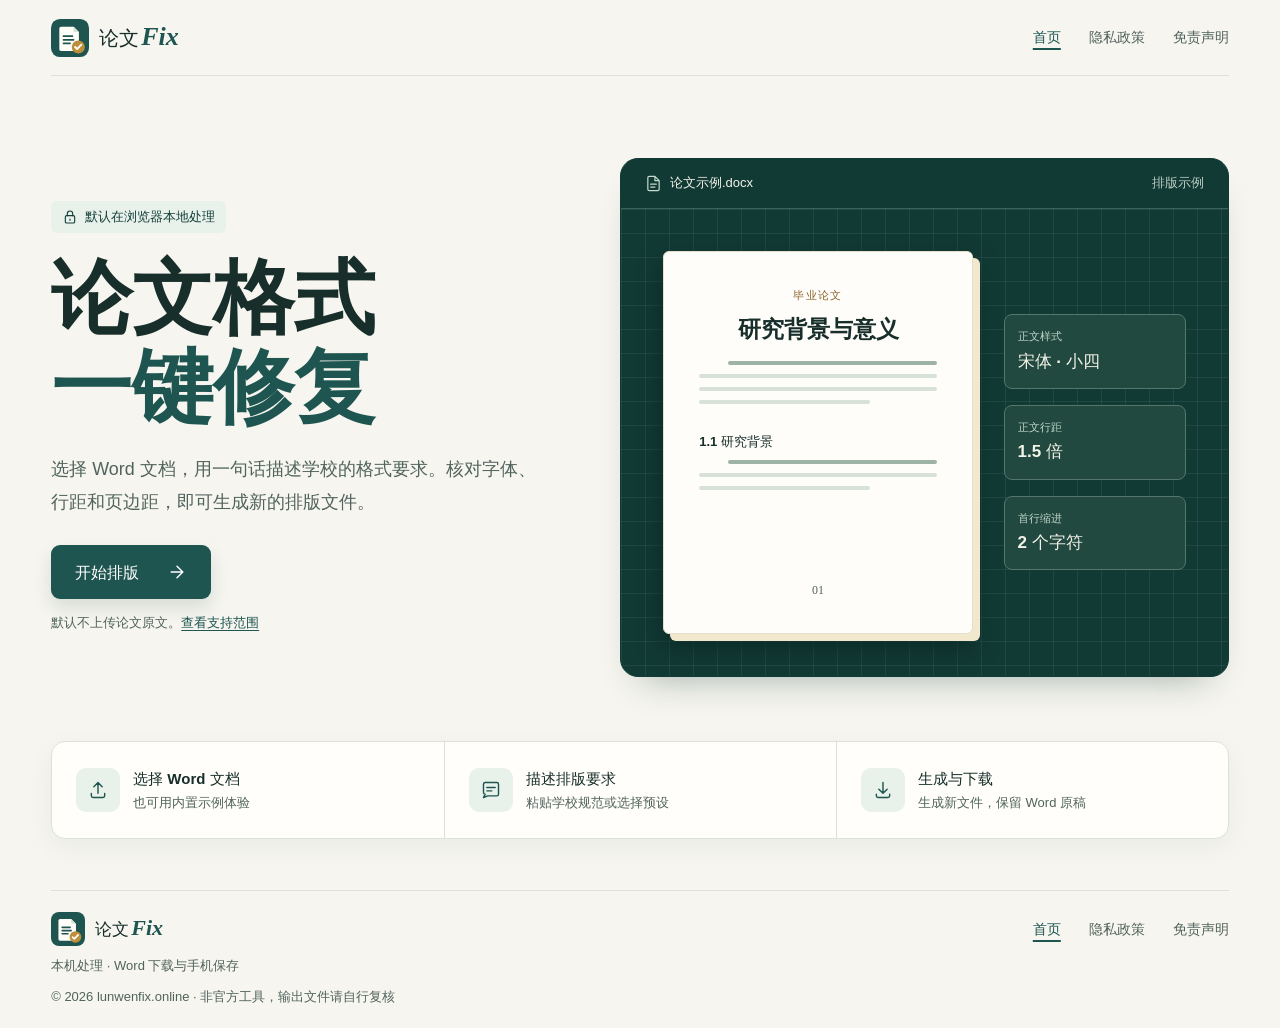
==== commit 8abe7968: "Remove in-page document preview module" ====
--- a/index.html
+++ b/index.html
@@ -8,7 +8,7 @@
 
   <!-- SEO：标题、描述与关键词 -->
   <title>论文格式一键修复 · lunwenfix.online｜本地处理，不上传论文原文</title>
-  <meta name="description" content="lunwenfix.online 论文格式修复：上传 .docx，用一句话描述字体、字号、行距、缩进等要求，在浏览器本地完成排版并下载。默认不上传论文原文，AI 模式仅发送格式规则。附格式预览、参考文献 GB/T 7714 悬挂缩进与能力边界说明。">
+  <meta name="description" content="lunwenfix.online 论文格式修复：上传 .docx，用一句话描述字体、字号、行距、缩进等要求，在浏览器本地完成排版并下载。默认不上传论文原文，AI 模式仅发送格式规则。支持参考文献 GB/T 7714 悬挂缩进，并附工具能力边界说明。">
   <meta name="keywords" content="论文格式,毕业论文排版,Word格式修复,参考文献格式,GB/T 7714,论文格式一键修复,docx排版">
   <meta name="author" content="lunwenfix.online">
   <link rel="canonical" href="https://lunwenfix.online/">
@@ -40,16 +40,15 @@
   <link rel="apple-touch-icon" href="./apple-touch-icon.png">
   <link rel="manifest" href="./manifest.webmanifest">
 
-  <link rel="stylesheet" href="./styles.css">
+  <link rel="stylesheet" href="./styles.css?v=viewport-dock">
   <script src="./config.js" defer></script>
   <script src="./jszip.min.js" defer></script>
   <script src="./rules.js" defer></script>
   <script src="./formatter.js" defer></script>
   <script src="./sample-doc.js" defer></script>
-  <script src="./preview.js" defer></script>
   <script src="./local-files.js" defer></script>
   <script src="./downloads.js" defer></script>
-  <script src="./site.js" defer></script>
+  <script src="./site.js?v=viewport-dock" defer></script>
   <script src="./app.js" defer></script>
 </head>
 <body>
@@ -115,7 +114,7 @@
       <ol class="workflow" aria-label="排版流程">
         <li><span class="workflow-icon"><svg class="icon" aria-hidden="true"><use href="#icon-upload"/></svg></span><div><strong>选择 Word 文档</strong><p>也可用内置示例体验</p></div></li>
         <li><span class="workflow-icon"><svg class="icon" aria-hidden="true"><use href="#icon-message"/></svg></span><div><strong>描述排版要求</strong><p>粘贴学校规范或选择预设</p></div></li>
-        <li><span class="workflow-icon"><svg class="icon" aria-hidden="true"><use href="#icon-download"/></svg></span><div><strong>预览与下载</strong><p>生成新文件，保留 Word 原稿</p></div></li>
+        <li><span class="workflow-icon"><svg class="icon" aria-hidden="true"><use href="#icon-download"/></svg></span><div><strong>生成与下载</strong><p>生成新文件，保留 Word 原稿</p></div></li>
       </ol>
     </main>
   </div>
@@ -196,7 +195,7 @@
             <label id="keepResultOption" class="check-label keep-result"><input id="keepResult" type="checkbox">在本浏览器临时保留结果 24 小时（默认不保存）</label>
             <label id="cloudOption" class="check-label" hidden><input id="useCloud" type="checkbox">使用云端增强处理（会上传文档，可生成 PDF 与取件链接）</label>
             <p id="cloudPrivacy" class="small-note" hidden>云端增强仅在主动勾选后启用并上传文档；不勾选时文档全程在本机处理，不会被上传。</p>
-            <label id="pdfOption" class="check-label" hidden><input id="makePdf" type="checkbox">同时生成 PDF 预览</label>
+            <label id="pdfOption" class="check-label" hidden><input id="makePdf" type="checkbox">同时生成 PDF 文件</label>
             <button id="run" class="button primary-action" disabled><span id="runLabel">生成排版文件</span><svg class="icon" aria-hidden="true"><use href="#icon-arrow"/></svg></button>
             <progress id="progress" hidden max="100" value="0" aria-label="文件处理进度"></progress>
             <p id="status" class="action-status" role="status">请选择论文并核对格式清单。</p>
@@ -205,19 +204,17 @@
       </div>
 
       <section id="result" class="panel result-panel" hidden aria-labelledby="resultTitle"></section>
-      <!-- 文档样式预览窗口（P1-8），仅本地处理完成后展示 -->
-      <section id="previewPanel" class="panel preview-panel" hidden aria-labelledby="previewTitle"></section>
     </main>
-
-    <!-- 手机端专用使用窗口：底部步骤导航 + 一键生成 -->
-    <nav id="mobileTabs" class="mobile-tabs" aria-label="手机端工具导航">
+  </div>
+
+  <!-- 底栏放在工作台之外，跟随浏览器可见区域。 -->
+  <nav id="mobileTabs" class="mobile-tabs" aria-label="手机端工具导航" hidden>
       <button class="mobile-tab is-active" type="button" data-mobile-target="uploadPanel" aria-controls="uploadPanel" aria-label="上传论文" aria-current="true"><svg class="icon" aria-hidden="true"><use href="#icon-upload"/></svg><span class="mobile-tab-label">上传</span></button>
       <button class="mobile-tab" type="button" data-mobile-target="chatPanel" aria-controls="chatPanel" aria-label="输入排版要求"><svg class="icon" aria-hidden="true"><use href="#icon-message"/></svg><span class="mobile-tab-label">要求</span></button>
       <button class="mobile-tab" type="button" data-mobile-target="formatPanel" aria-controls="formatPanel" aria-label="核对格式清单"><svg class="icon" aria-hidden="true"><use href="#icon-list"/></svg><span class="mobile-tab-label">格式</span></button>
       <button id="mobileRun" class="mobile-tab mobile-tab-run" type="button" aria-label="生成排版文件" disabled><svg class="icon" aria-hidden="true"><use href="#icon-arrow"/></svg><span class="mobile-tab-label">生成</span></button>
       <button class="mobile-tab" type="button" data-mobile-target="result" aria-controls="result" aria-label="查看生成结果"><svg class="icon" aria-hidden="true"><use href="#icon-check"/></svg><span class="mobile-tab-label">结果</span></button>
-    </nav>
-  </div>
+  </nav>
 
   <!-- 全站页脚：品牌与站内导航 -->
   <footer class="site-footer" id="siteFooter">
--- a/styles.css
+++ b/styles.css
@@ -355,7 +355,8 @@
 
 /* 工作台 */
 .workspace { padding-top: clamp(26px, 4vw, 52px); }
-.view-entering { animation: workspace-enter .22s ease-out both; }
+/* 只让内容入场，底部导航始终相对视口定位。 */
+.view-entering > .workspace { animation: workspace-enter .22s ease-out; }
 @keyframes workspace-enter {
   from { opacity: 0; transform: translateY(7px); }
   to { opacity: 1; transform: none; }
@@ -637,14 +638,14 @@
 }
 .wechat-help strong { display: block; }
 
-/* 下载结果与文档预览 */
-.result-panel, .preview-panel { margin-top: 20px; }
+/* 下载结果 */
+.result-panel { margin-top: 20px; }
 .result-panel { border-color: #aac3b5; }
 .result-head { display: flex; align-items: flex-start; gap: 13px; }
 .result-head h2 { margin: 0; font-size: 23px; }
 .result-head p { margin: 2px 0 0; color: var(--muted); font-size: 14px; overflow-wrap: anywhere; }
 .success-icon { font-size: 23px; }
-.download-actions, .download-link-box, .preview-actions { display: flex; flex-wrap: wrap; gap: 8px; margin-top: 15px; }
+.download-actions, .download-link-box { display: flex; flex-wrap: wrap; gap: 8px; margin-top: 15px; }
 .download-link-box input { flex: 1 1 260px; max-width: 100%; }
 .download-detail, .download-feedback, .busy-view { color: var(--muted); font-size: 14px; overflow-wrap: anywhere; }
 .download-feedback { color: var(--green); }
@@ -653,57 +654,6 @@
 .download-page .brand { margin-bottom: 16px; }
 .download-page .result-panel { margin-top: 0; }
 .download-page .panel > .button { margin: 4px 8px 0 0; }
-
-.preview-summary {
-  margin: 10px 0;
-  padding: 9px 12px;
-  border-radius: 7px;
-  background: var(--wash);
-  color: var(--muted);
-  font-size: 14px;
-}
-.preview-scroll {
-  max-height: 670px;
-  overflow: auto;
-  padding: clamp(10px, 3vw, 30px);
-  border: 1px solid var(--line);
-  border-radius: 12px;
-  background: #e9eee7;
-}
-.preview-paper {
-  max-width: 794px;
-  margin-inline: auto;
-  padding: clamp(18px, 4vw, 52px);
-  border: 1px solid var(--line);
-  border-radius: 3px;
-  background: white;
-  box-shadow: var(--shadow);
-}
-.preview-doc-title {
-  margin: 0 0 20px;
-  padding-bottom: 10px;
-  border-bottom: 1px solid var(--line);
-  color: var(--muted);
-  text-align: center;
-  font-size: 13px;
-  overflow-wrap: anywhere;
-}
-.preview-line { margin: 0; overflow-wrap: anywhere; white-space: pre-wrap; }
-.preview-placeholder {
-  margin: 8px 0;
-  padding: 8px;
-  border: 1px dashed #aebeb5;
-  border-radius: 6px;
-  background: var(--wash);
-  color: var(--muted);
-  text-align: center;
-  font-size: 13px;
-  overflow-wrap: anywhere;
-}
-.preview-page-break { display: flex; align-items: center; gap: 10px; margin-block: 16px; color: var(--muted); font-size: 12px; }
-.preview-page-break::before, .preview-page-break::after { content: ""; height: 1px; flex: 1; background: var(--line); }
-.preview-actions { align-items: center; padding-top: 12px; border-top: 1px solid var(--line); }
-.preview-actions .small-note { flex: 1 1 215px; margin: 0; }
 
 /* 政策页面与页脚 */
 .doc-page { width: min(calc(100% - 2 * var(--gutter)), 900px); margin: clamp(28px, 5vw, 68px) auto 0; }
@@ -768,7 +718,6 @@
   .workflow li + li { border-left: 0; border-top: 1px solid var(--line); }
   .intro { align-items: flex-start; flex-direction: column; gap: 8px; margin-bottom: 18px; }
   .messages { max-height: 300px; }
-  .preview-scroll { max-height: none; overflow: visible; }
   .rule-editor-page { grid-template-columns: minmax(0, .85fr) minmax(0, 1.15fr); }
   .tool-active { padding-bottom: calc(73px + env(safe-area-inset-bottom)); }
   html:has(.tool-active) { scroll-padding-bottom: calc(74px + env(safe-area-inset-bottom)); }
@@ -783,6 +732,11 @@
     border-top: 1px solid var(--line);
     background: var(--paper);
     box-shadow: 0 -6px 18px rgba(18, 58, 53, .07);
+  }
+  .mobile-tabs.visual-viewport-dock {
+    top: var(--mobile-viewport-bottom);
+    bottom: auto;
+    transform: translateY(-100%);
   }
   .mobile-tab {
     display: flex;
@@ -813,6 +767,6 @@
 }
 
 @media (prefers-reduced-motion: reduce) {
-  .view-entering { animation: none; }
+  .view-entering > .workspace { animation: none; }
   .button, .chip, .drop-zone, .start-button .icon { transition: none; }
-}
+}
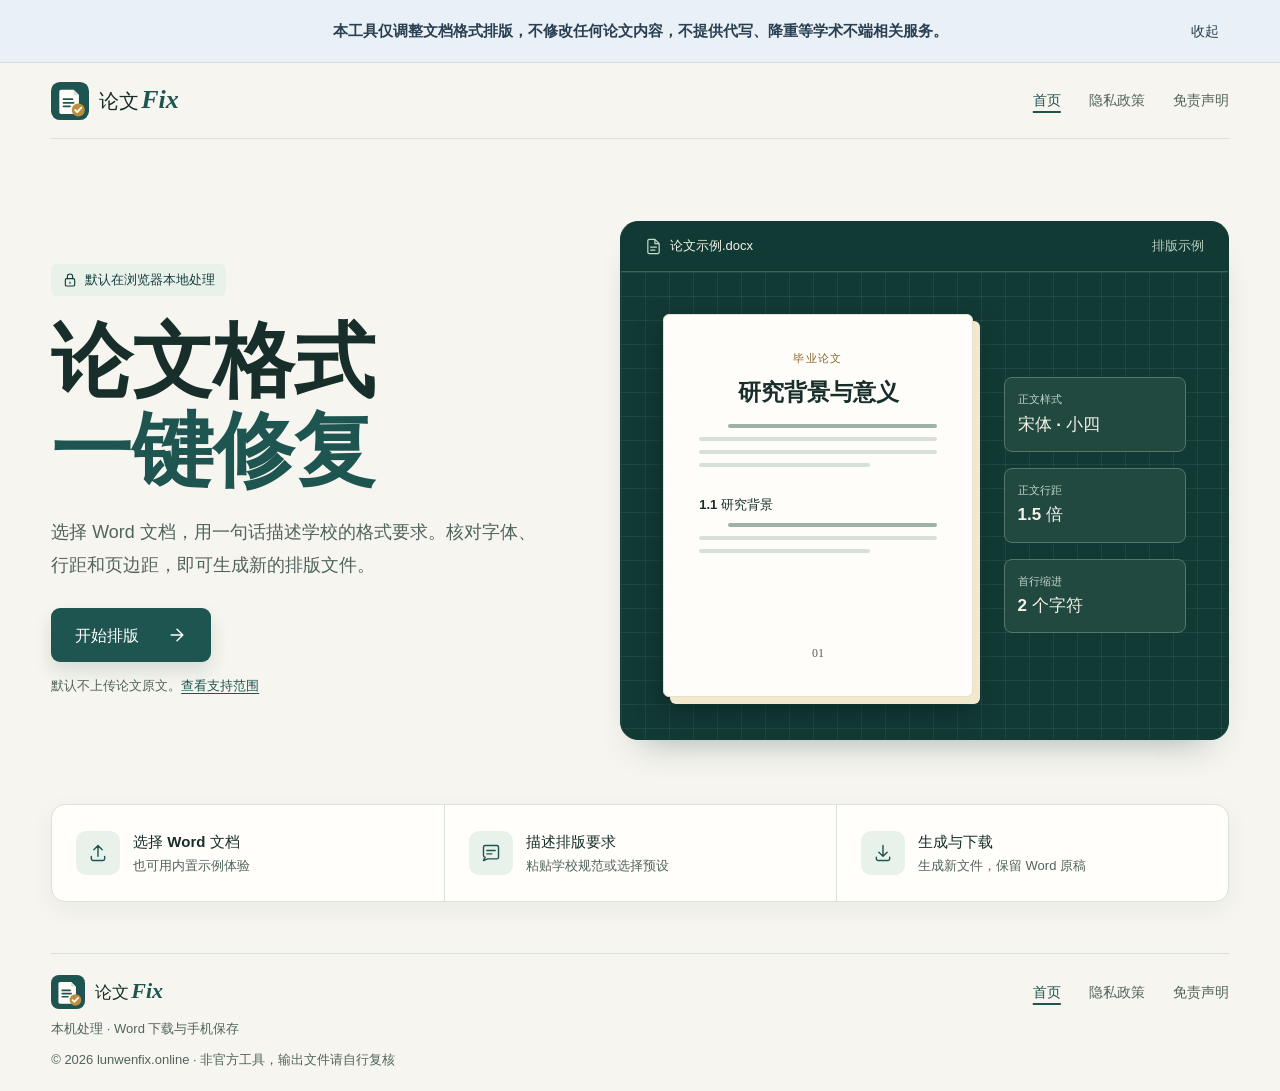
==== commit 9b2ac828: "Add compliance banner and formatting checklist" ====
--- a/index.html
+++ b/index.html
@@ -40,15 +40,15 @@
   <link rel="apple-touch-icon" href="./apple-touch-icon.png">
   <link rel="manifest" href="./manifest.webmanifest">
 
-  <link rel="stylesheet" href="./styles.css?v=viewport-dock">
+  <link rel="stylesheet" href="./styles.css?v=compliance-checklist">
   <script src="./config.js" defer></script>
   <script src="./jszip.min.js" defer></script>
   <script src="./rules.js" defer></script>
   <script src="./formatter.js" defer></script>
   <script src="./sample-doc.js" defer></script>
   <script src="./local-files.js" defer></script>
-  <script src="./downloads.js" defer></script>
-  <script src="./site.js?v=viewport-dock" defer></script>
+  <script src="./downloads.js?v=compliance-checklist" defer></script>
+  <script src="./site.js?v=compliance-checklist" defer></script>
   <script src="./app.js" defer></script>
 </head>
 <body>
@@ -63,6 +63,14 @@
     <symbol id="icon-download" viewBox="0 0 24 24"><path d="M12 3v13m-5-5 5 5 5-5M4 17v2a2 2 0 0 0 2 2h12a2 2 0 0 0 2-2v-2"/></symbol>
   </svg>
   <a class="skip-link" href="#launchMain">跳到主要内容</a>
+
+  <aside id="complianceBanner" class="compliance-banner" aria-label="学术使用声明">
+    <div class="compliance-inner">
+      <p id="complianceMessage">本工具仅调整文档格式排版，不修改任何论文内容，不提供代写、降重等学术不端相关服务。</p>
+      <p id="complianceCompact" hidden>学术使用声明</p>
+      <button id="complianceToggle" class="compliance-toggle" type="button" aria-expanded="true" aria-controls="complianceMessage" hidden>收起</button>
+    </div>
+  </aside>
 
   <header class="topbar">
     <a class="brand" href="./" aria-label="论文 Fix 首页">
--- a/styles.css
+++ b/styles.css
@@ -29,6 +29,7 @@
 }
 
 * { box-sizing: border-box; }
+html { scroll-padding-top: var(--compliance-height, 0px); }
 body { margin: 0; font-size: 16px; line-height: 1.6; }
 button, input, textarea, select { font: inherit; }
 button, summary, select { cursor: pointer; }
@@ -73,6 +74,49 @@
 }
 
 .skip-link:focus { transform: none; }
+
+.compliance-banner {
+  position: sticky;
+  top: 0;
+  z-index: 50;
+  padding-top: env(safe-area-inset-top, 0px);
+  border-bottom: 1px solid #d0dee7;
+  background: #eaf1f6;
+  color: #293f52;
+}
+.compliance-inner {
+  display: grid;
+  grid-template-columns: 72px minmax(0, 1fr) 72px;
+  align-items: center;
+  gap: 8px;
+  width: min(calc(100% - 2 * var(--gutter)), var(--width));
+  margin-inline: auto;
+  padding-block: 9px;
+}
+.compliance-inner p {
+  grid-column: 2;
+  margin: 0;
+  font-size: 15px;
+  font-weight: 600;
+  font-synthesis: weight;
+  text-align: center;
+  text-wrap: balance;
+}
+.compliance-toggle {
+  justify-self: end;
+  min-width: 48px;
+  min-height: 44px;
+  padding: 0 8px;
+  border: 0;
+  border-radius: 6px;
+  background: transparent;
+  color: inherit;
+  font-size: 14px;
+  font-weight: 650;
+}
+.compliance-toggle:hover { background: #dce8f1; }
+.compliance-banner.is-collapsed .compliance-inner { padding-block: 0; }
+.compliance-banner.is-collapsed p { font-size: 13px; }
 
 .topbar, .launch-main, .workspace, .site-footer {
   width: min(calc(100% - 2 * var(--gutter)), var(--width));
@@ -645,6 +689,61 @@
 .result-head h2 { margin: 0; font-size: 23px; }
 .result-head p { margin: 2px 0 0; color: var(--muted); font-size: 14px; overflow-wrap: anywhere; }
 .success-icon { font-size: 23px; }
+.format-checklist {
+  margin-top: 16px;
+  border: 1px solid #d9dfe2;
+  border-radius: 12px;
+  background: var(--paper);
+}
+.format-checklist summary {
+  display: flex;
+  justify-content: space-between;
+  align-items: center;
+  gap: 8px;
+  min-height: 48px;
+  padding: 10px 15px;
+  border-radius: 11px;
+  list-style: none;
+  font-size: 17px;
+  font-weight: 700;
+  font-synthesis: weight;
+}
+.format-checklist summary::-webkit-details-marker { display: none; }
+.format-checklist summary:hover { background: var(--wash); }
+.checklist-toggle { color: var(--green); font-size: 14px; font-weight: 650; }
+.format-checklist[open] .checklist-when-closed,
+.format-checklist:not([open]) .checklist-when-open { display: none; }
+.checklist-groups {
+  display: grid;
+  grid-template-columns: minmax(0, 1.45fr) minmax(0, 1fr);
+  grid-template-rows: auto 1fr;
+  align-items: start;
+  gap: 10px;
+  padding: 0 14px;
+}
+.checklist-group {
+  padding: 11px 12px;
+  border-radius: 8px;
+  background: #f4f6f6;
+}
+.checklist-adjusted { grid-row: span 2; }
+.checklist-group h3 { margin: 0 0 6px; font-size: 15px; font-synthesis: weight; }
+.checklist-items {
+  display: grid;
+  gap: 6px;
+  margin: 0;
+  padding: 0;
+  list-style: none;
+  font-size: 14px;
+  overflow-wrap: anywhere;
+}
+.checklist-items li { display: flex; align-items: flex-start; gap: 6px; }
+.checklist-icon { width: 16px; height: 16px; margin-top: 3px; }
+.checklist-adjusted .checklist-icon { color: var(--green); }
+.checklist-preserved .checklist-icon { color: var(--gold); }
+.checklist-review .checklist-icon { color: #3d617d; }
+.checklist-value { display: block; color: var(--muted); font-size: 13px; }
+.checklist-note { margin: 10px 15px 13px; color: var(--muted); font-size: 13px; }
 .download-actions, .download-link-box { display: flex; flex-wrap: wrap; gap: 8px; margin-top: 15px; }
 .download-link-box input { flex: 1 1 260px; max-width: 100%; }
 .download-detail, .download-feedback, .busy-view { color: var(--muted); font-size: 14px; overflow-wrap: anywhere; }
@@ -704,6 +803,10 @@
 }
 
 @media (max-width: 720px) {
+  .compliance-inner { grid-template-columns: minmax(0, 1fr) auto; }
+  .compliance-inner p { grid-column: 1; font-size: 14px; }
+  .checklist-groups { grid-template-columns: minmax(0, 1fr); grid-template-rows: auto; }
+  .checklist-adjusted { grid-row: auto; }
   .topbar { min-height: 62px; }
   .brand { gap: 6px; font-size: 17px; }
   .brand-icon { width: 32px; height: 32px; }
